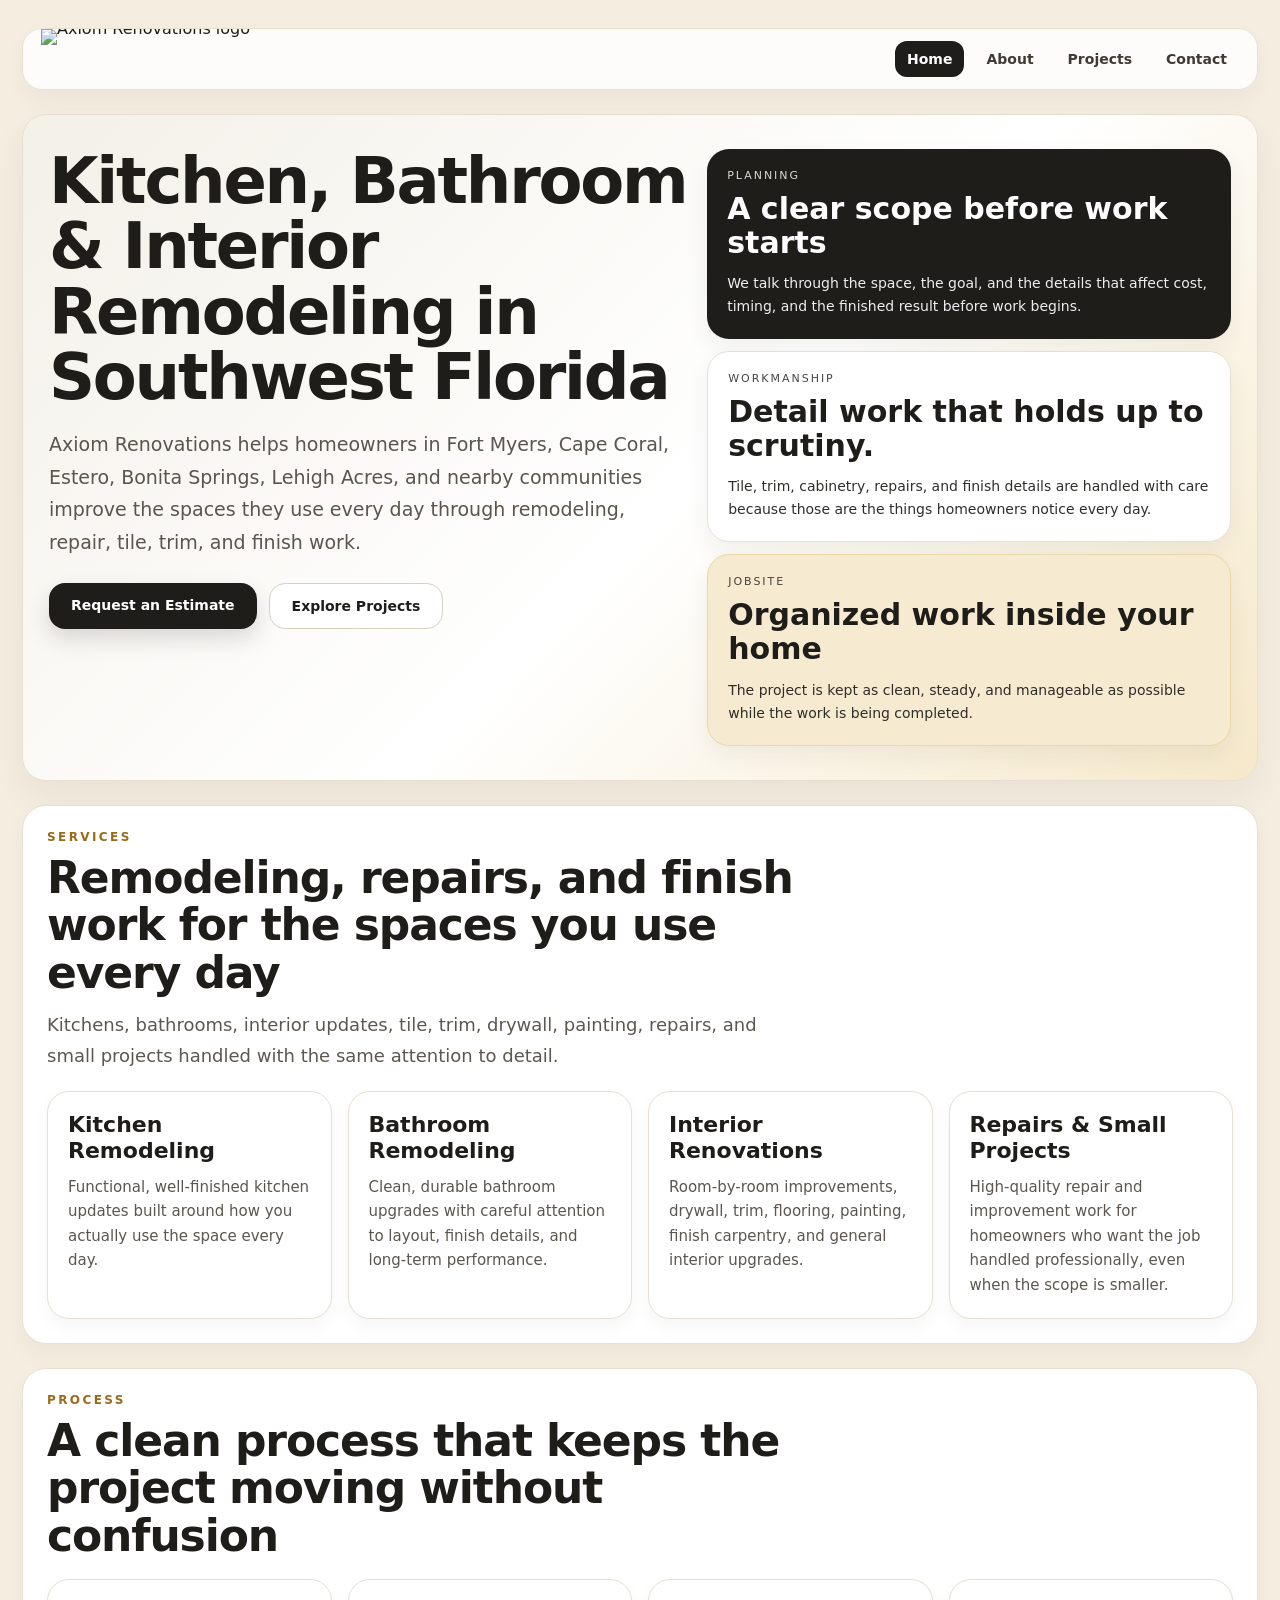
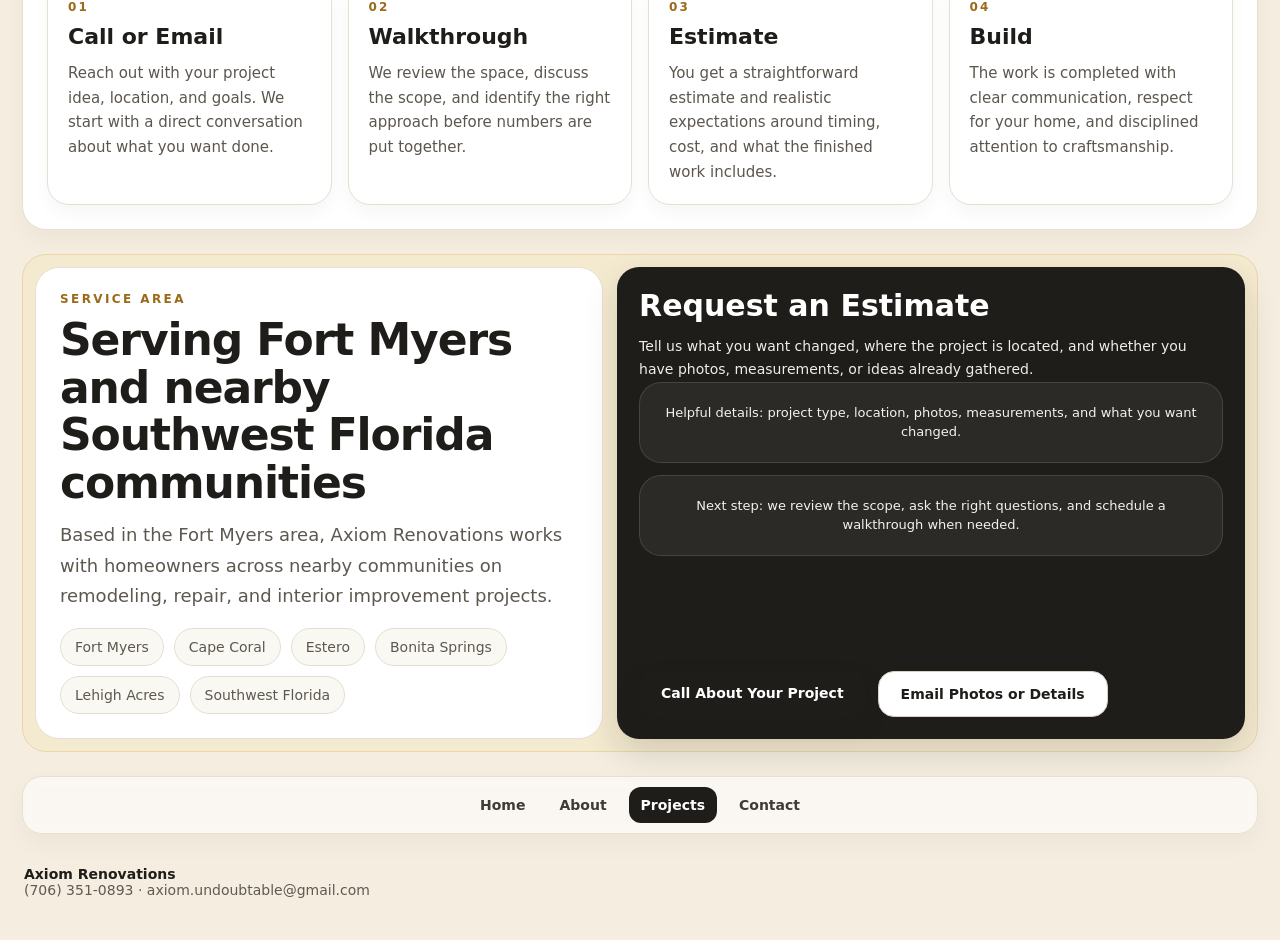
==== index.html @ 525f037a "yolo" ====
﻿<!DOCTYPE html>
<html lang="en">
<head>
  <meta charset="UTF-8">
  <meta name="viewport" content="width=device-width, initial-scale=1.0">
  <title>Fort Myers Remodeling Contractor | Axiom Renovations</title>
  <meta name="description" content="Axiom Renovations provides kitchen, bathroom, interior remodeling, and repair services in Fort Myers, Cape Coral, Estero, Bonita Springs, and Southwest Florida.">
  <meta name="robots" content="index, follow">
  <link rel="canonical" href="https://axiomrenovations.us/">
  <meta property="og:type" content="website">
  <meta property="og:locale" content="en_US">
  <meta property="og:site_name" content="Axiom Renovations">
  <meta property="og:title" content="Fort Myers Remodeling Contractor | Axiom Renovations">
  <meta property="og:description" content="Kitchen, bathroom, interior remodeling, and repair services for homeowners in Fort Myers and nearby Southwest Florida communities.">
  <meta property="og:url" content="https://axiomrenovations.us/">
  <meta property="og:image" content="https://axiomrenovations.us/img/projects/southwest-florida-bathroom-shower-remodel-finished.jpg">
  <meta property="og:image:alt" content="Finished bathroom shower remodel by Axiom Renovations in Southwest Florida">
  <meta name="twitter:card" content="summary_large_image">
  <meta name="twitter:title" content="Fort Myers Remodeling Contractor | Axiom Renovations">
  <meta name="twitter:description" content="Kitchen, bathroom, interior remodeling, and repair services for homeowners in Fort Myers and nearby Southwest Florida communities.">
  <meta name="twitter:image" content="https://axiomrenovations.us/img/projects/southwest-florida-bathroom-shower-remodel-finished.jpg">
  <script type="application/ld+json">
  {
    "@context": "https://schema.org",
    "@graph": [
      {
        "@type": "HomeAndConstructionBusiness",
        "@id": "https://axiomrenovations.us/#business",
        "name": "Axiom Renovations",
        "url": "https://axiomrenovations.us/",
        "logo": "https://axiomrenovations.us/images/axiomlogonew.png",
        "image": "https://axiomrenovations.us/img/projects/southwest-florida-bathroom-shower-remodel-finished.jpg",
        "telephone": "+1-706-351-0893",
        "email": "axiom.undoubtable@gmail.com",
        "address": {
          "@type": "PostalAddress",
          "addressLocality": "Fort Myers",
          "addressRegion": "FL",
          "addressCountry": "US"
        },
        "areaServed": [
          "Fort Myers, FL",
          "Cape Coral, FL",
          "Estero, FL",
          "Bonita Springs, FL",
          "Lehigh Acres, FL",
          "Southwest Florida"
        ],
        "description": "Axiom Renovations provides residential remodeling and repair services with clear communication, transparent execution, and disciplined craftsmanship.",
        "hasOfferCatalog": {
          "@type": "OfferCatalog",
          "name": "Residential remodeling services",
          "itemListElement": [
            {
              "@type": "Offer",
              "itemOffered": {
                "@type": "Service",
                "name": "Kitchen remodeling"
              }
            },
            {
              "@type": "Offer",
              "itemOffered": {
                "@type": "Service",
                "name": "Bathroom remodeling"
              }
            },
            {
              "@type": "Offer",
              "itemOffered": {
                "@type": "Service",
                "name": "Interior renovations"
              }
            },
            {
              "@type": "Offer",
              "itemOffered": {
                "@type": "Service",
                "name": "Home repairs and small projects"
              }
            }
          ]
        }
      },
      {
        "@type": "WebSite",
        "@id": "https://axiomrenovations.us/#website",
        "url": "https://axiomrenovations.us/",
        "name": "Axiom Renovations",
        "publisher": {
          "@id": "https://axiomrenovations.us/#business"
        }
      },
      {
        "@type": "WebPage",
        "@id": "https://axiomrenovations.us/#webpage",
        "url": "https://axiomrenovations.us/",
        "name": "Fort Myers Remodeling Contractor | Axiom Renovations",
        "description": "Axiom Renovations provides kitchen, bathroom, interior remodeling, and repair services in Fort Myers, Cape Coral, Estero, Bonita Springs, and Southwest Florida.",
        "isPartOf": {
          "@id": "https://axiomrenovations.us/#website"
        },
        "about": {
          "@id": "https://axiomrenovations.us/#business"
        },
        "inLanguage": "en-US"
      }
    ]
  }
  </script>
  <link rel="stylesheet" href="styles.css">
</head>
<body>
  <div class="axiom-wrap">
    <div class="axiom-shell">

      <section class="axiom-section" id="home">
        <div class="axiom-topbar">
          <div class="axiom-brand">
            <img class="axiom-logo" src="https://axiomrenovations.us/images/axiomlogonew.png" alt="Axiom Renovations logo">
          </div>

          <nav class="axiom-nav" aria-label="Primary navigation">
            <a href="index.html" class="active">Home</a>
            <a href="about.html">About</a>
            <a href="projects.html">Projects</a>
            <a href="contact.html">Contact</a>
          </nav>
        </div>
      </section>

      <section class="axiom-section axiom-hero">
        <div>
          <h1 class="axiom-title">Kitchen, Bathroom & Interior Remodeling in Southwest Florida</h1>
          <p class="axiom-text">
            Axiom Renovations helps homeowners in Fort Myers, Cape Coral, Estero,
  Bonita Springs, Lehigh Acres, and nearby communities improve the spaces
  they use every day through remodeling, repair, tile, trim, and finish work.
          </p>
          <div class="axiom-actions">
            <a class="axiom-btn" href="contact.html">Request an Estimate</a>
            <a class="axiom-btn-alt" href="projects.html">Explore Projects</a>
          </div>
        </div>

        <div class="axiom-stack">
          <div class="axiom-feature-dark">
            <div class="axiom-kicker">Planning</div>
            <h3 class="axiom-card-title">A clear scope before work starts</h3>
            <div class="axiom-card-text">
              We talk through the space, the goal, and the details that affect cost,
    timing, and the finished result before work begins.
            </div>
          </div>
          <div class="axiom-feature-light">
            <div class="axiom-kicker">Workmanship</div>
            <h3 class="axiom-card-title">Detail work that holds up to scrutiny.</h3>
            <div class="axiom-card-text">
              Tile, trim, cabinetry, repairs, and finish details are handled with care
    because those are the things homeowners notice every day.
            </div>
          </div>
          <div class="axiom-feature-warm">
            <div class="axiom-kicker">Jobsite</div>
            <h3 class="axiom-card-title">Organized work inside your home</h3>
            <div class="axiom-card-text">
              The project is kept as clean, steady, and manageable as possible while
    the work is being completed.
            </div>
          </div>
        </div>
      </section>

      <section class="axiom-section axiom-block" id="services">
        <div class="axiom-section-head">
          <div class="axiom-section-label">Services</div>
          <h2 class="axiom-section-title">Remodeling, repairs, and finish work for the spaces you use every day</h2>
          <div class="axiom-section-text">
            Kitchens, bathrooms, interior updates, tile, trim, drywall, painting, repairs,
  and small projects handled with the same attention to detail.
          </div>
        </div>

        <div class="axiom-grid-4">
          <div class="axiom-service">
            <h3>Kitchen Remodeling</h3>
            <p>Functional, well-finished kitchen updates built around how you actually use the space every day.</p>
          </div>
          <div class="axiom-service">
            <h3>Bathroom Remodeling</h3>
            <p>Clean, durable bathroom upgrades with careful attention to layout, finish details, and long-term performance.</p>
          </div>
          <div class="axiom-service">
            <h3>Interior Renovations</h3>
            <p>Room-by-room improvements, drywall, trim, flooring, painting, finish carpentry, and general interior upgrades.</p>
          </div>
          <div class="axiom-service">
            <h3>Repairs &amp; Small Projects</h3>
            <p>High-quality repair and improvement work for homeowners who want the job handled professionally, even when the scope is smaller.</p>
          </div>
        </div>
      </section>


      <section class="axiom-section axiom-block" id="process">
        <div class="axiom-section-head">
          <div class="axiom-section-label">Process</div>
          <h2 class="axiom-section-title">A clean process that keeps the project moving without confusion</h2>
        </div>

        <div class="axiom-grid-4">
          <div class="axiom-step">
            <div class="axiom-step-num">01</div>
            <h3>Call or Email</h3>
            <p>Reach out with your project idea, location, and goals. We start with a direct conversation about what you want done.</p>
          </div>
          <div class="axiom-step">
            <div class="axiom-step-num">02</div>
            <h3>Walkthrough</h3>
            <p>We review the space, discuss the scope, and identify the right approach before numbers are put together.</p>
          </div>
          <div class="axiom-step">
            <div class="axiom-step-num">03</div>
            <h3>Estimate</h3>
            <p>You get a straightforward estimate and realistic expectations around timing, cost, and what the finished work includes.</p>
          </div>
          <div class="axiom-step">
            <div class="axiom-step-num">04</div>
            <h3>Build</h3>
            <p>The work is completed with clear communication, respect for your home, and disciplined attention to craftsmanship.</p>
          </div>
        </div>
      </section>

      <section class="axiom-section axiom-warm-band" id="contact">
        <div class="axiom-contact-grid">
          <div class="axiom-block" style="box-shadow:none; margin:0;">
            <div class="axiom-section-label">Service Area</div>
            <h2 class="axiom-section-title">Serving Fort Myers and nearby Southwest Florida communities</h2>
            <div class="axiom-section-text">
             Based in the Fort Myers area, Axiom Renovations works with homeowners across
  nearby communities on remodeling, repair, and interior improvement projects.
            </div>
            <div class="axiom-pills">
              <span class="axiom-area-pill">Fort Myers</span>
              <span class="axiom-area-pill">Cape Coral</span>
              <span class="axiom-area-pill">Estero</span>
              <span class="axiom-area-pill">Bonita Springs</span>
              <span class="axiom-area-pill">Lehigh Acres</span>
              <span class="axiom-area-pill">Southwest Florida</span>
            </div>
          </div>
          <div class="axiom-contact-card">
            <h3 class="axiom-card-title">Request an Estimate</h3>

            <div class="axiom-card-text">
              Tell us what you want changed, where the project is located, and whether
  you have photos, measurements, or ideas already gathered.
            </div>

            <div class="axiom-stack">
              <div class="axiom-reason axiom-contact-tip" style="text-align:center;"> Helpful details: project type, location, photos, measurements, and what you want changed.</div>
              <div class="axiom-reason axiom-contact-tip" style="text-align:center;">Next step: we review the scope, ask the right questions, and schedule a walkthrough when needed.</div>
            </div>

            <div class="axiom-actions" style="margin-top:auto; padding-top:18px;">
              <a class="axiom-btn" href="tel:+17063510893">Call About Your Project</a>
              <a class="axiom-btn-alt" href="mailto:axiom.undoubtable@gmail.com">Email Photos or Details</a>
            </div>
          </div>
        </div>
      </section>
      <section class="axiom-section">
        <div class="axiom-bottombar">
          <nav class="axiom-nav" aria-label="Footer navigation">
            <a href="index.html">Home</a>
            <a href="about.html">About</a>
            <a href="projects.html" class="active">Projects</a>
            <a href="contact.html">Contact</a>
          </nav>
        </div>
      </section>
             <div class="axiom-footer">
        <strong>Axiom Renovations</strong><br>
        (706) 351-0893 · axiom.undoubtable@gmail.com
      </div>
        </div>
      </div>
      <script>
        (function() {
          const base = 'https://axiomrenovations.us/';
          document.querySelectorAll('img').forEach((img) => {
            const s = img.getAttribute('src');
            if (!s) return;
            if (/^(https?:)?\/\//i.test(s)) return;
            if (s.startsWith('/')) img.src = base + s.replace(/^\//, '');
            else img.src = base + s.replace(/^\.\//, '');
          });
        })();
      </script>
    </body>
</html>
---- styles.css ----
:root {
  color-scheme: light;
  font-family: Inter, "Inter var", system-ui, -apple-system, BlinkMacSystemFont, "Segoe UI", sans-serif;
  background: #f4ede0;
  color: #1f1d1a;
}

html {
  scroll-behavior: smooth;
}

body {
  margin: 0;
  min-height: 100vh;
  background: #f4ede0;
}

* {
  box-sizing: border-box;
}

.axiom-wrap {
  max-width: 1280px;
  margin: 0 auto;
  padding: 28px 22px 38px;
}

.axiom-shell {
  display: grid;
  gap: 24px;
}

.axiom-section {
  width: 100%;
}

.axiom-topbar {
display: flex;
align-items: center;
justify-content: space-between;
gap: 18px;
padding: 0 18px;
background: rgba(255, 255, 255, 0.82);
border: 1px solid #e7e0d2;
border-radius: 20px;
box-shadow: 0 10px 24px rgba(39, 33, 23, 0.04);
backdrop-filter: blur(6px);
-webkit-backdrop-filter: blur(6px);
box-sizing: border-box;
}

.axiom-bottombar {
display: flex;
align-items: center;
justify-content: center;
gap: 18px;
padding: 10px 18px;
background: rgba(255, 255, 255, 0.58);
border: 1px solid #e7e0d2;
border-radius: 20px;
box-shadow: 0 10px 24px rgba(39, 33, 23, 0.04);
backdrop-filter: blur(6px);
-webkit-backdrop-filter: blur(6px);
box-sizing: border-box;
}

.axiom-bottombar .axiom-nav {
  width: auto;
  justify-content: center;
  color: #1f1d1a;
}

.axiom-brand {
display: flex;
align-items: center;
min-width: 0;
line-height: 0;
}

.axiom-logo {
display: block;
height: 60px;
width: auto;
max-width: 100%;
}

.axiom-brand-text {
display: flex;
flex-direction: column;
min-width: 0;
}

.axiom-brand-title {
font-size: 18px;
font-weight: 700;
line-height: 1.1;
}

.axiom-brand-sub {
margin-top: 4px;
font-size: 12px;
letter-spacing: 0.14em;
text-transform: uppercase;
color: #6c655b;
}

.axiom-nav {
display: flex;
flex-wrap: wrap;
gap: 10px;
align-items: center;
}

.axiom-nav a {
text-decoration: none;
color: #3f3a33;
font-size: 14px;
font-weight: 600;
padding: 10px 12px;
border-radius: 12px;
}

.axiom-nav a.active {
background: #1f1d1a;
color: #ffffff;
}

.axiom-nav a:hover {
background: #f3efe7;
}

/* Hero */
.axiom-hero {
background: linear-gradient(135deg, #f3f0e8 0%, #ffffff 55%, #f6e8c9 100%);
border: 1px solid #e7e0d2;
border-radius: 24px;
padding: 34px 26px;
display: grid;
grid-template-columns: minmax(0, 1.1fr) minmax(0, 0.9fr);
gap: 18px;
box-shadow: 0 14px 36px rgba(39, 33, 23, 0.06);
box-sizing: border-box;
}

.axiom-title {
font-size: clamp(34px, 5.4vw, 64px);
line-height: 1.02;
font-weight: 700;
letter-spacing: -0.035em;
margin: 0;
}

.axiom-text {
font-size: clamp(16px, 1.8vw, 19px);
line-height: 1.72;
color: #5a554d;
max-width: 720px;
margin: 18px 0 0 0;
}

.axiom-actions {
display: flex;
flex-wrap: wrap;
gap: 12px;
margin-top: 24px;
}

.axiom-btn,
.axiom-btn-alt {
text-decoration: none;
padding: 14px 22px;
border-radius: 16px;
font-weight: 600;
font-size: 14px;
display: inline-block;
transition: transform 0.18s ease, background 0.18s ease, color 0.18s ease;
box-sizing: border-box;
}

.axiom-btn {
background: #1f1d1a;
color: #ffffff;
box-shadow: 0 10px 22px rgba(31, 29, 26, 0.15);
}

.axiom-btn:hover {
transform: translateY(-1px);
background: #2b2824;
}

.axiom-btn-alt {
background: #ffffff;
color: #1f1d1a;
border: 1px solid #d8d0c1;
}

.axiom-btn-alt:hover {
transform: translateY(-1px);
background: #f4f1ea;
}

.axiom-stack {
display: grid;
gap: 12px;
min-width: 0;
}

.axiom-feature-dark,
.axiom-feature-light,
.axiom-feature-warm {
border-radius: 22px;
padding: 20px;
box-shadow: 0 10px 24px rgba(34, 28, 20, 0.06);
box-sizing: border-box;
}

.axiom-feature-dark {
background: #1f1d1a;
color: #ffffff;
}

.axiom-feature-light {
background: #ffffff;
color: #1f1d1a;
border: 1px solid #e7e0d2;
}

.axiom-feature-warm {
background: #f6ebd1;
color: #1f1d1a;
border: 1px solid #ead7a8;
}

.axiom-kicker {
font-size: 11px;
text-transform: uppercase;
letter-spacing: 0.18em;
margin-bottom: 10px;
opacity: 0.82;
}

.axiom-card-title {
font-size: clamp(23px, 2.5vw, 30px);
line-height: 1.14;
font-weight: 700;
margin: 0;
}

.axiom-card-text {
margin-top: 12px;
line-height: 1.65;
font-size: 14px;
opacity: 0.92;
}

/* Shared blocks */
.axiom-block {
background: #ffffff;
border: 1px solid #e7e0d2;
border-radius: 24px;
padding: 24px;
box-shadow: 0 10px 24px rgba(39, 33, 23, 0.04);
box-sizing: border-box;
}

.axiom-section-head {
max-width: 760px;
margin-bottom: 20px;
}

.axiom-section-label {
color: #9b6a19;
font-size: 12px;
font-weight: 700;
text-transform: uppercase;
letter-spacing: 0.2em;
}

.axiom-section-title {
font-size: clamp(26px, 4vw, 44px);
line-height: 1.08;
font-weight: 700;
letter-spacing: -0.025em;
margin: 10px 0 0 0;
}

.axiom-section-text {
margin-top: 14px;
font-size: clamp(16px, 1.8vw, 18px);
line-height: 1.7;
color: #5d584f;
}

.axiom-project-gallery {
  display: grid;
  gap: 14px;
  padding: 18px;
  align-self: start;
}

.axiom-project-gallery-main {
  border-radius: 22px;
  overflow: hidden;
  background: #ece4d3;
  border: 1px solid #e7e0d2;
}

.axiom-project-gallery-main img {
  width: 100%;
  aspect-ratio: 4 / 3;
  height: auto;
  display: block;
  object-fit: contain;
  background: #ece4d3;
}

.axiom-project-caption {
  margin: 0;
  padding: 11px 13px 13px;
  font-size: 14px;
  line-height: 1.45;
  color: #5c564e;
  background: #faf7f0;
  border-top: 1px solid #e7e0d2;
}

.axiom-project-caption[hidden] {
  display: none;
}

.axiom-project-thumbs {
  display: grid;
  grid-template-columns: repeat(auto-fill, minmax(92px, 1fr));
  gap: 10px;
  align-items: start;
}

.axiom-project-thumb {
  position: relative;
  display: block;
  width: 100%;
  aspect-ratio: 4 / 3;
  border-radius: 10px;
  overflow: hidden;
  background: #ece4d3;
  border: 2px solid transparent;
  padding: 0;
  cursor: pointer;
  transition: border-color 0.18s ease, transform 0.18s ease, box-shadow 0.18s ease;
}

.axiom-project-thumb img {
  position: absolute;
  inset: 0;
  width: 100%;
  height: 100%;
  object-fit: cover;
}

.axiom-project-thumb:hover,
.axiom-project-thumb.active {
  border-color: #9b6a19;
  transform: translateY(-1px);
  box-shadow: 0 8px 16px rgba(39, 33, 23, 0.12);
}

.axiom-project-thumb:focus-visible {
  outline: 3px solid rgba(155, 106, 25, 0.35);
  outline-offset: 3px;
}

@media (max-width: 760px) {
  .axiom-project-gallery {
    padding: 14px;
  }

  .axiom-project-thumbs {
    display: flex;
    overflow-x: auto;
    gap: 10px;
    padding-bottom: 6px;
    margin-bottom: -6px;
  }

  .axiom-project-thumb {
    flex: 0 0 130px;
    width: auto;
    min-width: 120px;
  }
}

@media (max-width: 540px) {
  .axiom-project-thumbs {
    gap: 8px;
  }

  .axiom-project-thumb {
    flex: 0 0 120px;
    min-width: 110px;
  }

  .axiom-project-caption {
    font-size: 13px;
    padding: 10px 12px 12px;
  }
}

@media (max-width: 540px) {
.axiom-project-thumbs {
  gap: 8px;
}

.axiom-project-thumb {
  flex: 0 0 120px;
  min-width: 110px;
}
}

/* Grids */
.axiom-grid-4 {
display: grid;
grid-template-columns: repeat(4, minmax(0, 1fr));
gap: 16px;
}

.axiom-service,
.axiom-step,
.axiom-reason {
background: #ffffff;
border: 1px solid #e7e0d2;
border-radius: 22px;
padding: 20px;
box-shadow: 0 8px 18px rgba(39, 33, 23, 0.04);
box-sizing: border-box;
min-width: 0;
}

.axiom-service h3,
.axiom-step h3 {
margin: 0;
font-size: 22px;
line-height: 1.14;
}

.axiom-service p,
.axiom-step p {
margin: 12px 0 0 0;
color: #5c564e;
line-height: 1.64;
font-size: 15px;
}

/* Dark band */
.axiom-dark-band {
background: #1f1d1a;
color: #ffffff;
border-radius: 24px;
padding: 24px;
display: grid;
grid-template-columns: minmax(0, 1.1fr) minmax(0, 0.9fr);
gap: 18px;
box-shadow: 0 14px 34px rgba(21, 19, 16, 0.14);
box-sizing: border-box;
}

.axiom-dark-band .axiom-section-text {
color: #d2ccc1;
}

.axiom-reason {
background: rgba(255, 255, 255, 0.06);
color: #f5f2eb;
border: 1px solid rgba(255, 255, 255, 0.12);
box-shadow: none;
}

.axiom-step-num {
font-size: 12px;
font-weight: 700;
text-transform: uppercase;
letter-spacing: 0.18em;
color: #9b6a19;
margin-bottom: 10px;
}

/* Contact area */
.axiom-warm-band {
background: #f4ead0;
border: 1px solid #e9d7aa;
border-radius: 24px;
padding: 12px;
box-sizing: border-box;
}

.axiom-contact-grid {
display: grid;
grid-template-columns: minmax(0, 0.95fr) minmax(0, 1.05fr);
gap: 14px;
align-items: stretch;
}

.axiom-pills {
display: flex;
flex-wrap: wrap;
gap: 10px;
margin-top: 16px;
}

.axiom-area-pill {
padding: 10px 14px;
border-radius: 999px;
background: #faf8f2;
border: 1px solid #e5dfd2;
font-size: 14px;
color: #5d584f;
}

.axiom-contact-card {
background: #1f1d1a;
color: #ffffff;
border-radius: 22px;
padding: 22px;
box-shadow: 0 14px 34px rgba(21, 19, 16, 0.14);
box-sizing: border-box;
display: flex;
flex-direction: column;
height: 100%;
}

.axiom-contact-item {
margin-top: 12px;
background: #2a2722;
border: 1px solid #403b34;
border-radius: 14px;
padding: 14px 16px;
line-height: 1.5;
word-break: break-word;
}

.axiom-footer {
padding: 8px 2px 4px;
color: #5f5a52;
font-size: 14px;
}

.axiom-footer strong {
color: #1f1d1a;
}

@media (max-width: 640px) {
.axiom-footer {
padding: 12px 18px 24px;
font-size: 13px;
}
}

/* Responsive */
@media (max-width: 1200px) {
.axiom-grid-4 {
grid-template-columns: repeat(2, minmax(0, 1fr));
}
}

@media (max-width: 900px) {
.axiom-shell {
padding: 8px;
}

.axiom-topbar {
flex-direction: column;
align-items: flex-start;
gap: 10px;
padding: 6px 16px;
}

.axiom-logo {
height: 54px;
}

.axiom-nav {
width: 100%;
}

.axiom-hero,
.axiom-dark-band,
.axiom-contact-grid {
grid-template-columns: 1fr;
}

.axiom-hero,
.axiom-dark-band,
.axiom-block,
.axiom-contact-card {
padding: 22px;
}
}

@media (max-width: 640px) {
.axiom-shell {
padding: 2px;
}

.axiom-section {
margin-bottom: 10px;
}

.axiom-topbar,
.axiom-hero,
.axiom-block,
.axiom-dark-band,
.axiom-warm-band {
border-radius: 0;
margin-left: 0;
margin-right: 0;
border-left: 0;
border-right: 0;
}

.axiom-topbar {
padding: 6px 12px;
align-items: center;
}

.axiom-brand {
width: 100%;
justify-content: center;
}

.axiom-logo {
height: 42px;
}

.axiom-nav {
width: 100%;
gap: 6px;
justify-content: center;
}

.axiom-nav a {
padding: 8px 10px;
font-size: 13px;
}

.axiom-hero {
padding: 24px 18px;
}

.axiom-block,
.axiom-dark-band {
padding: 22px 18px;
}

.axiom-warm-band {
padding: 0;
background: #f4ead0;
}

.axiom-contact-card,
.axiom-feature-dark,
.axiom-feature-light,
.axiom-feature-warm,
.axiom-service,
.axiom-step,
.axiom-reason {
border-radius: 18px;
}

.axiom-grid-4,
.axiom-contact-grid {
grid-template-columns: 1fr;
}

.axiom-actions {
flex-direction: column;
}

.axiom-btn,
.axiom-btn-alt {
width: 100%;
text-align: center;
}

.axiom-title {
font-size: clamp(26px, 10vw, 42px);
line-height: 1.02;
}

.axiom-text,
.axiom-section-text {
font-size: 15px;
line-height: 1.65;
}

.axiom-card-title {
font-size: 22px;
}

.axiom-service h3,
.axiom-step h3 {
font-size: 20px;
}

.axiom-footer {
padding: 12px 18px 24px;
font-size: 13px;
}
}

@media (max-width: 400px) {
.axiom-hero {
padding: 20px 16px;
}

.axiom-block,
.axiom-dark-band,
.axiom-topbar {
padding-left: 16px;
padding-right: 16px;
}

.axiom-btn,
.axiom-btn-alt {
padding: 13px 16px;
font-size: 13px;
}

.axiom-contact-item,
.axiom-service,
.axiom-step,
.axiom-reason,
.axiom-contact-card,
.axiom-feature-dark,
.axiom-feature-light,
.axiom-feature-warm {
padding: 16px;
}
.axiom-contact-tip {
font-size: 10px;
}
}
.axiom-contact-tip {
  text-align: center;
  font-size: 13px;
  line-height: 1.5;
}

/* Projects */
.axiom-project-list {
  display: grid;
  gap: 22px;
}

.axiom-project-card {
  display: grid;
  grid-template-columns: minmax(0, 1fr) minmax(0, 1fr);
  gap: 0;
  background: #ffffff;
  border: 1px solid #e7e0d2;
  border-radius: 24px;
  overflow: hidden;
  box-shadow: 0 10px 24px rgba(39, 33, 23, 0.04);
}

.axiom-project-image-wrap {
  min-height: 320px;
  background: #ece4d3;
}

.axiom-project-image {
  display: block;
  width: 100%;
  height: 100%;
  min-height: 320px;
  object-fit: cover;
}


.axiom-project-content {
  padding: 26px;
  display: flex;
  flex-direction: column;
  justify-content: flex-start;
  align-self: start;
}

.axiom-project-title {
  margin: 10px 0 6px;
  font-size: clamp(26px, 3vw, 34px);
  line-height: 1.08;
  letter-spacing: -0.025em;
}

.axiom-project-location {
  font-size: 12px;
  letter-spacing: 0.16em;
  text-transform: uppercase;
  color: #8d806d;
}

.axiom-project-copy {
  margin-top: 18px;
}

.axiom-project-copy p {
  margin: 0;
  font-size: 16px;
  line-height: 1.7;
  color: #5c564e;
}

.axiom-project-details {
  display: grid;
  gap: 12px;
  margin-top: 20px;
}

.axiom-project-detail {
  display: grid;
  gap: 4px;
  padding: 14px 16px;
  border: 1px solid #e7e0d2;
  border-radius: 16px;
  background: #faf7f0;
}

.axiom-project-detail strong {
  font-size: 12px;
  letter-spacing: 0.14em;
  text-transform: uppercase;
  color: #8d6d2f;
}

.axiom-project-detail span {
  font-size: 15px;
  line-height: 1.6;
  color: #4f4941;
}

@media (max-width: 900px) {
  .axiom-project-card {
    grid-template-columns: 1fr;
  }

  .axiom-project-image-wrap,
  .axiom-project-image {
    min-height: 260px;
  }

  .axiom-project-content {
    padding: 22px;
  }
}

@media (max-width: 640px) {
  .axiom-project-image-wrap,
  .axiom-project-image {
    min-height: 220px;
  }

  .axiom-project-title {
    font-size: 24px;
  }

  .axiom-project-copy p,
  .axiom-project-detail span {
    font-size: 15px;
  }
}
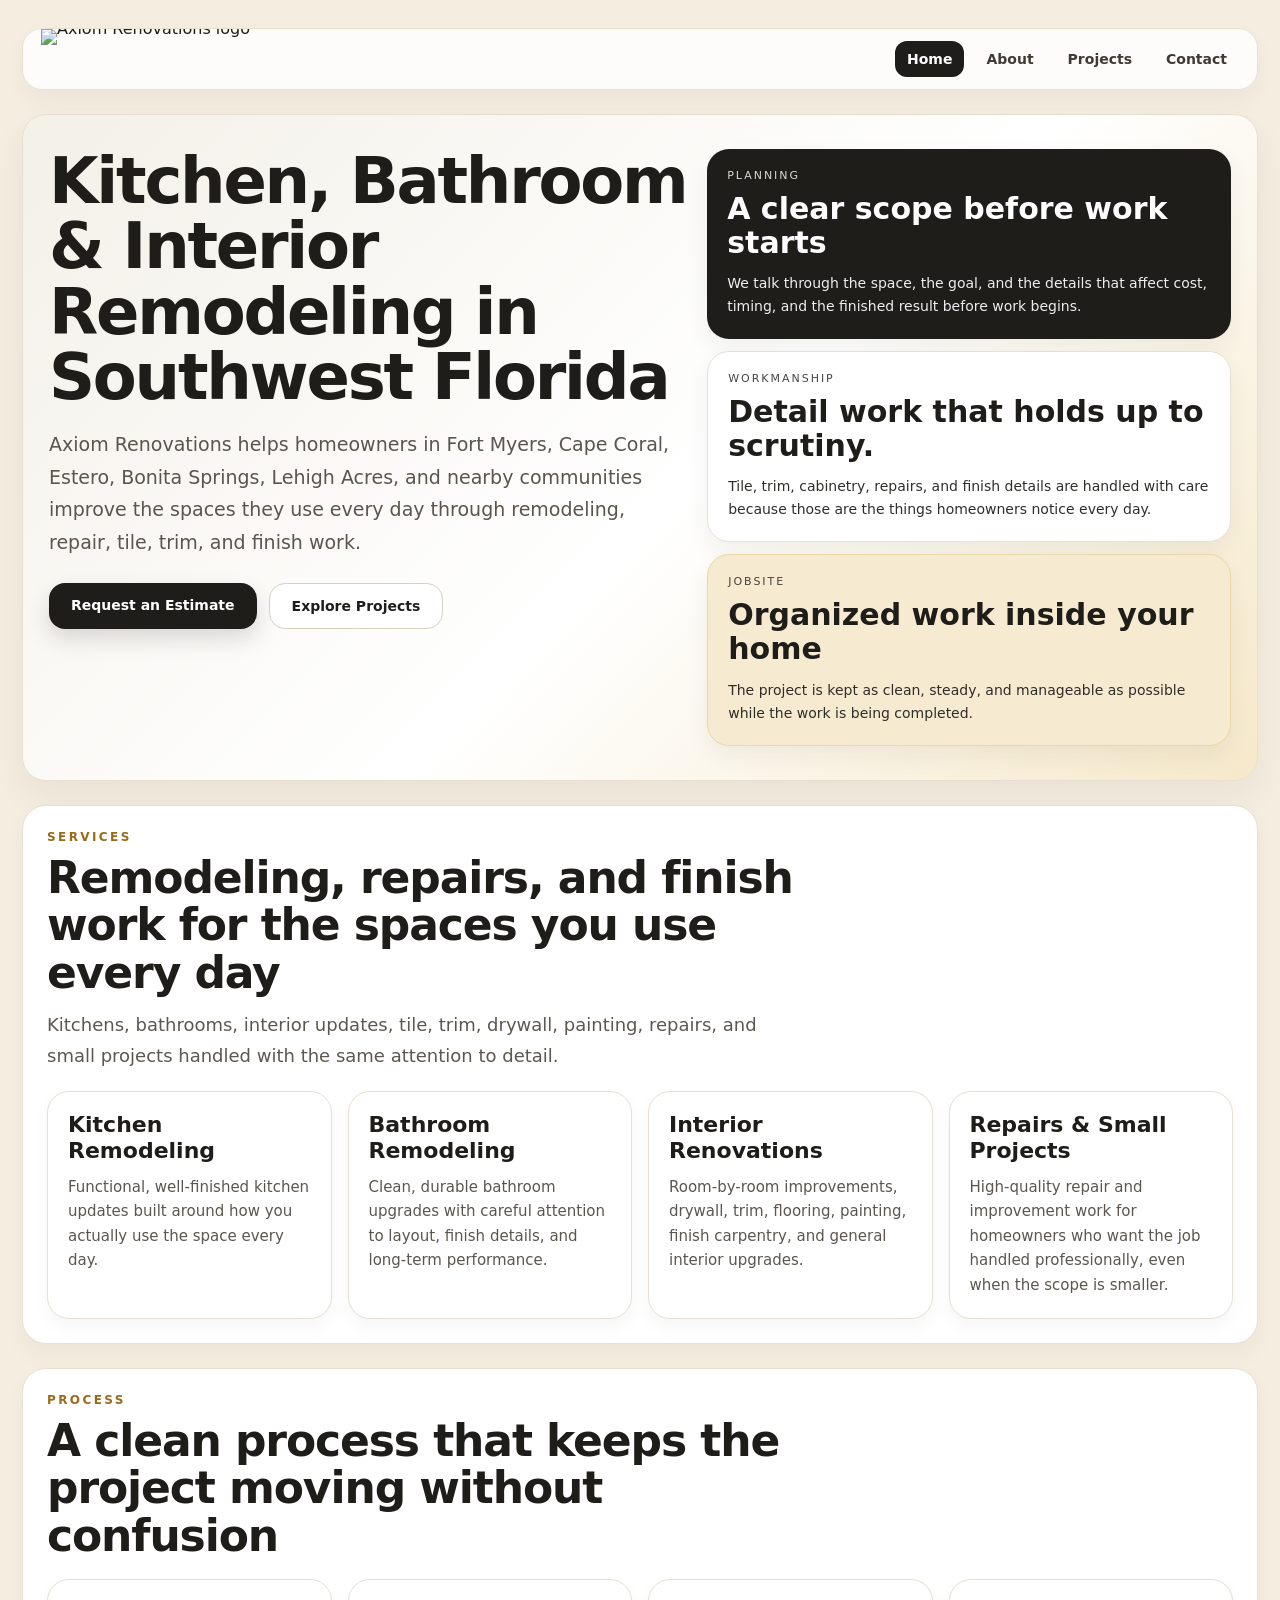
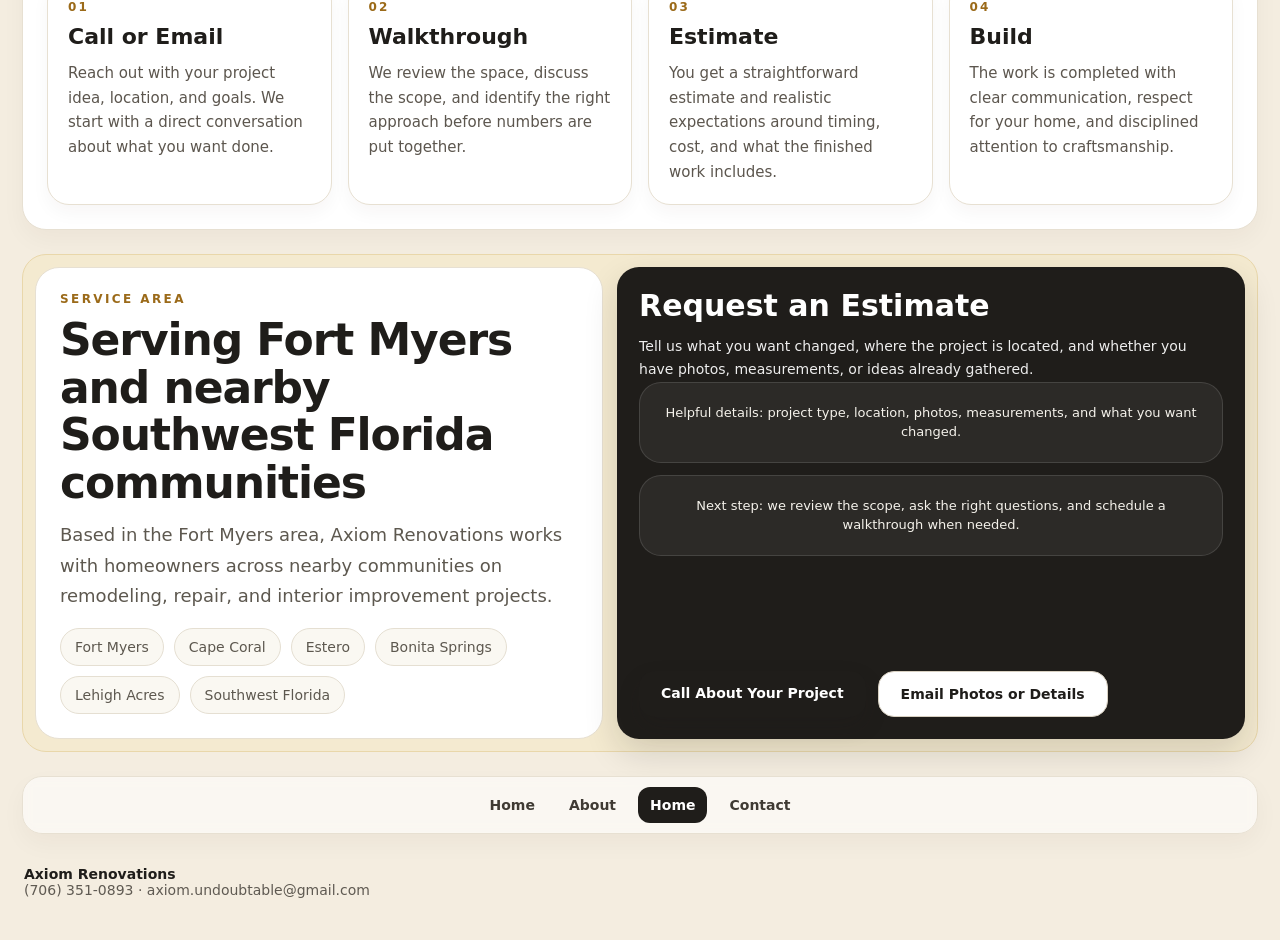
==== commit 8aaec539: "yeah son" ====
--- a/index.html
+++ b/index.html
@@ -275,7 +275,7 @@
           <nav class="axiom-nav" aria-label="Footer navigation">
             <a href="index.html">Home</a>
             <a href="about.html">About</a>
-            <a href="projects.html" class="active">Projects</a>
+            <a href="projects.html" class="active">Home</a>
             <a href="contact.html">Contact</a>
           </nav>
         </div>
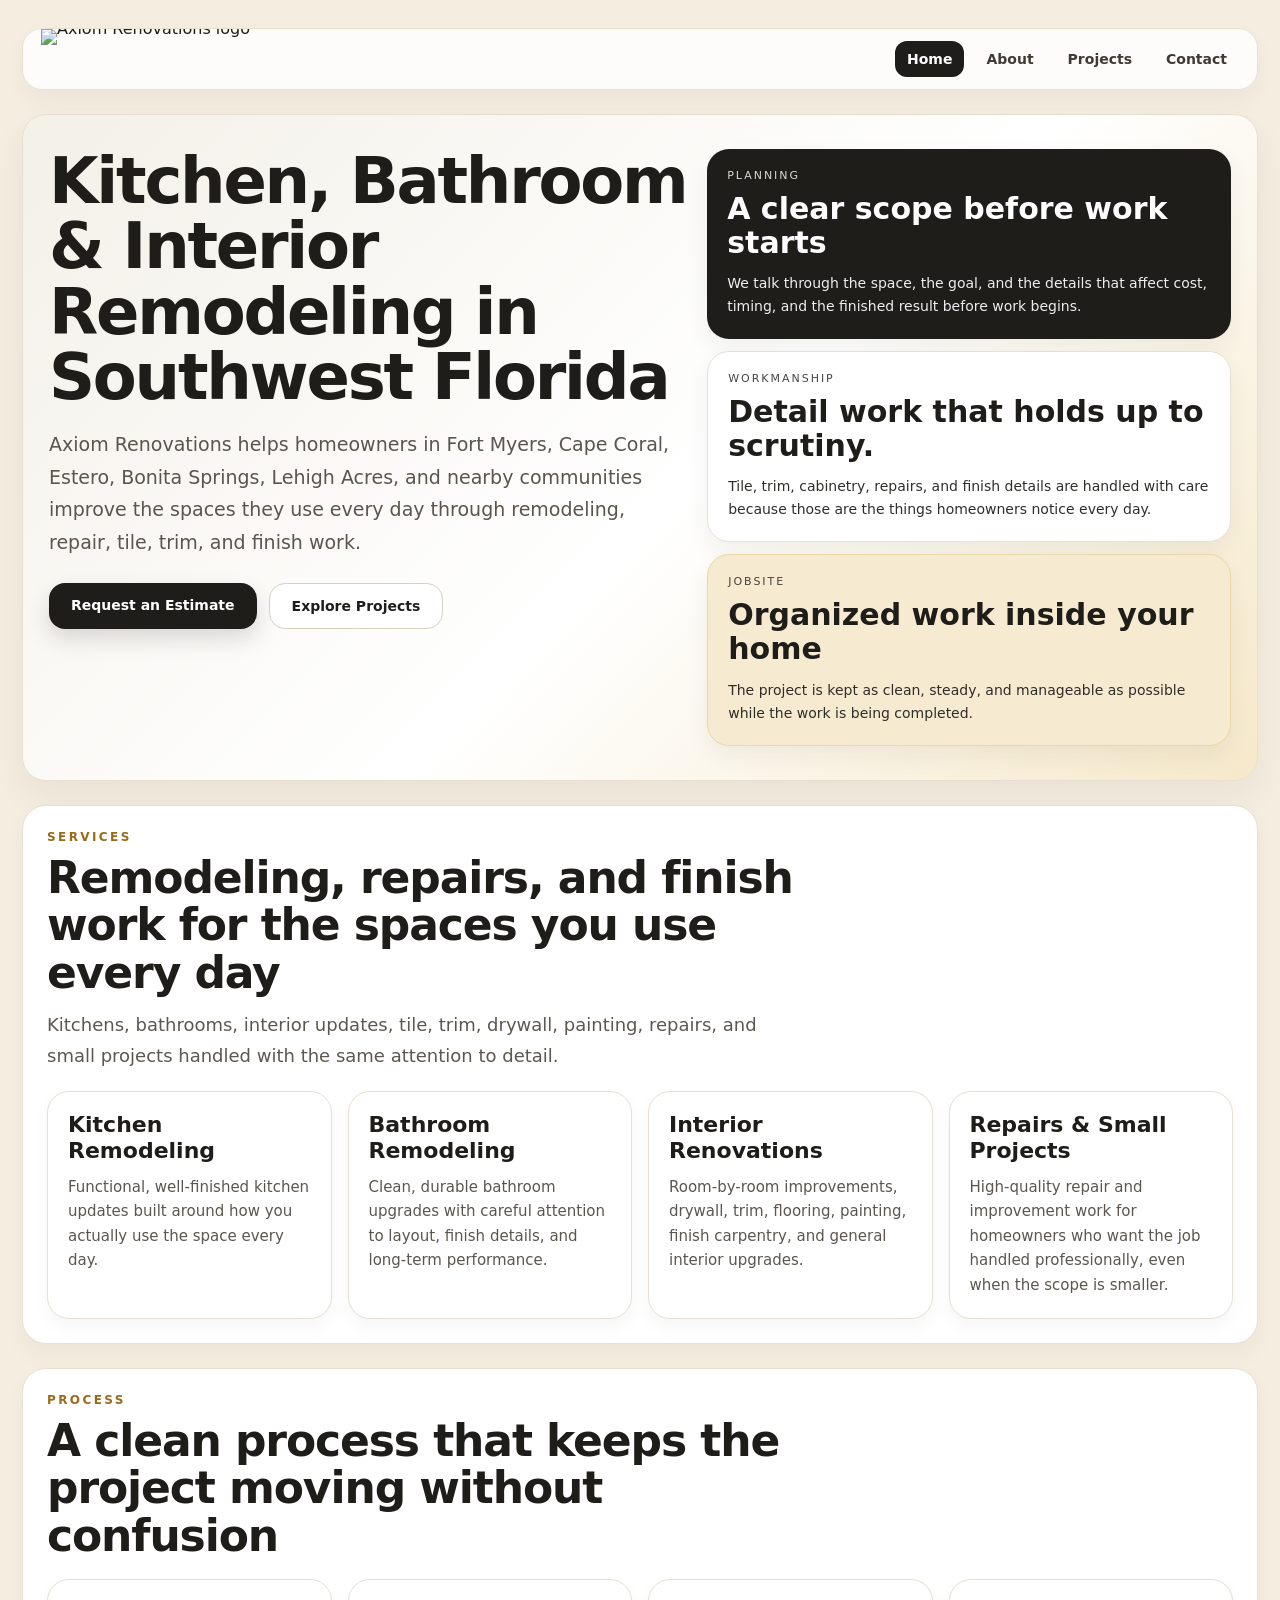
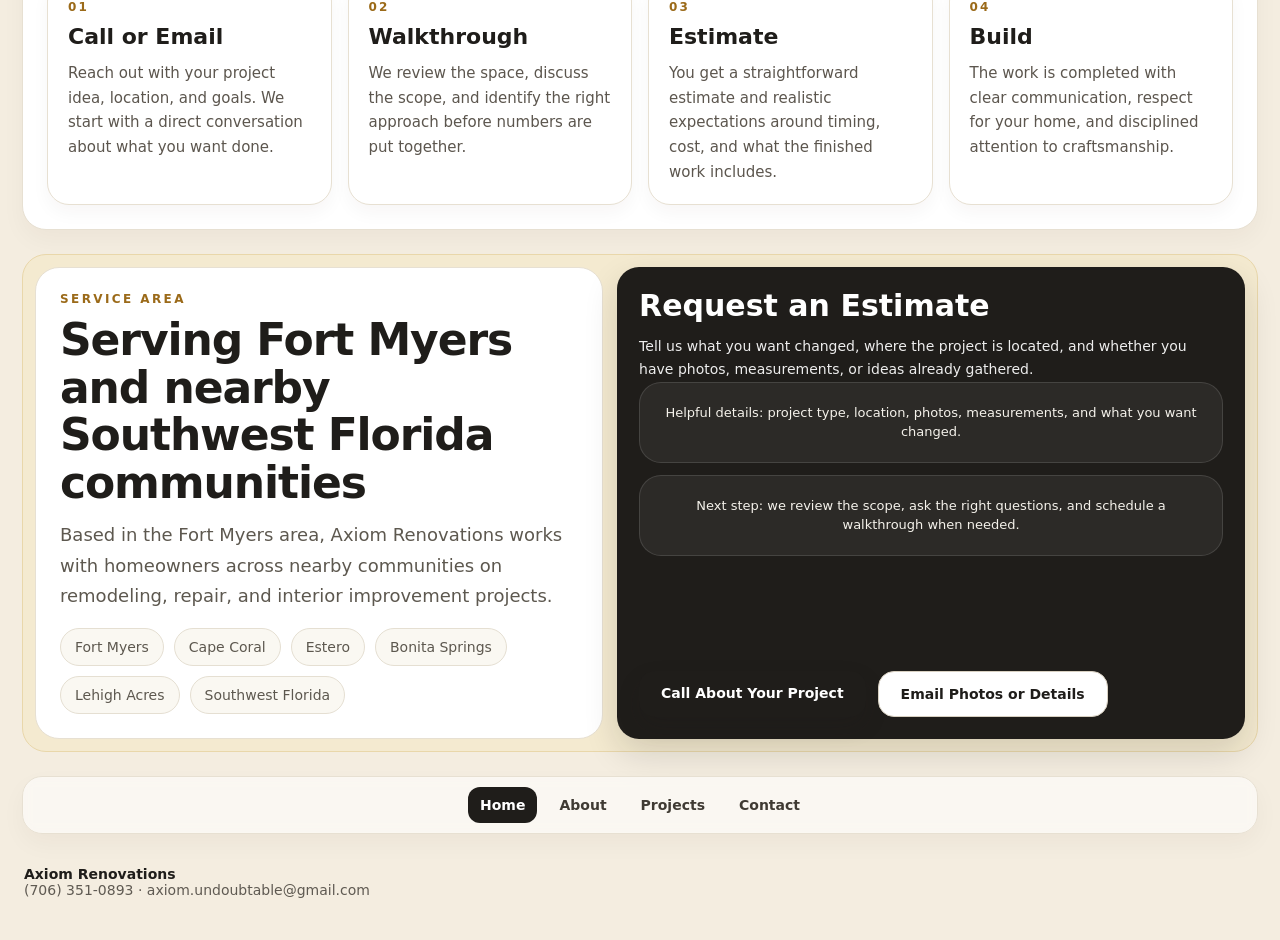
==== commit d90e19e7: "damn son" ====
--- a/index.html
+++ b/index.html
@@ -273,9 +273,9 @@
       <section class="axiom-section">
         <div class="axiom-bottombar">
           <nav class="axiom-nav" aria-label="Footer navigation">
-            <a href="index.html">Home</a>
+            <a href="index.html" class="active">Home</a>
             <a href="about.html">About</a>
-            <a href="projects.html" class="active">Home</a>
+            <a href="projects.html">Projects</a>
             <a href="contact.html">Contact</a>
           </nav>
         </div>
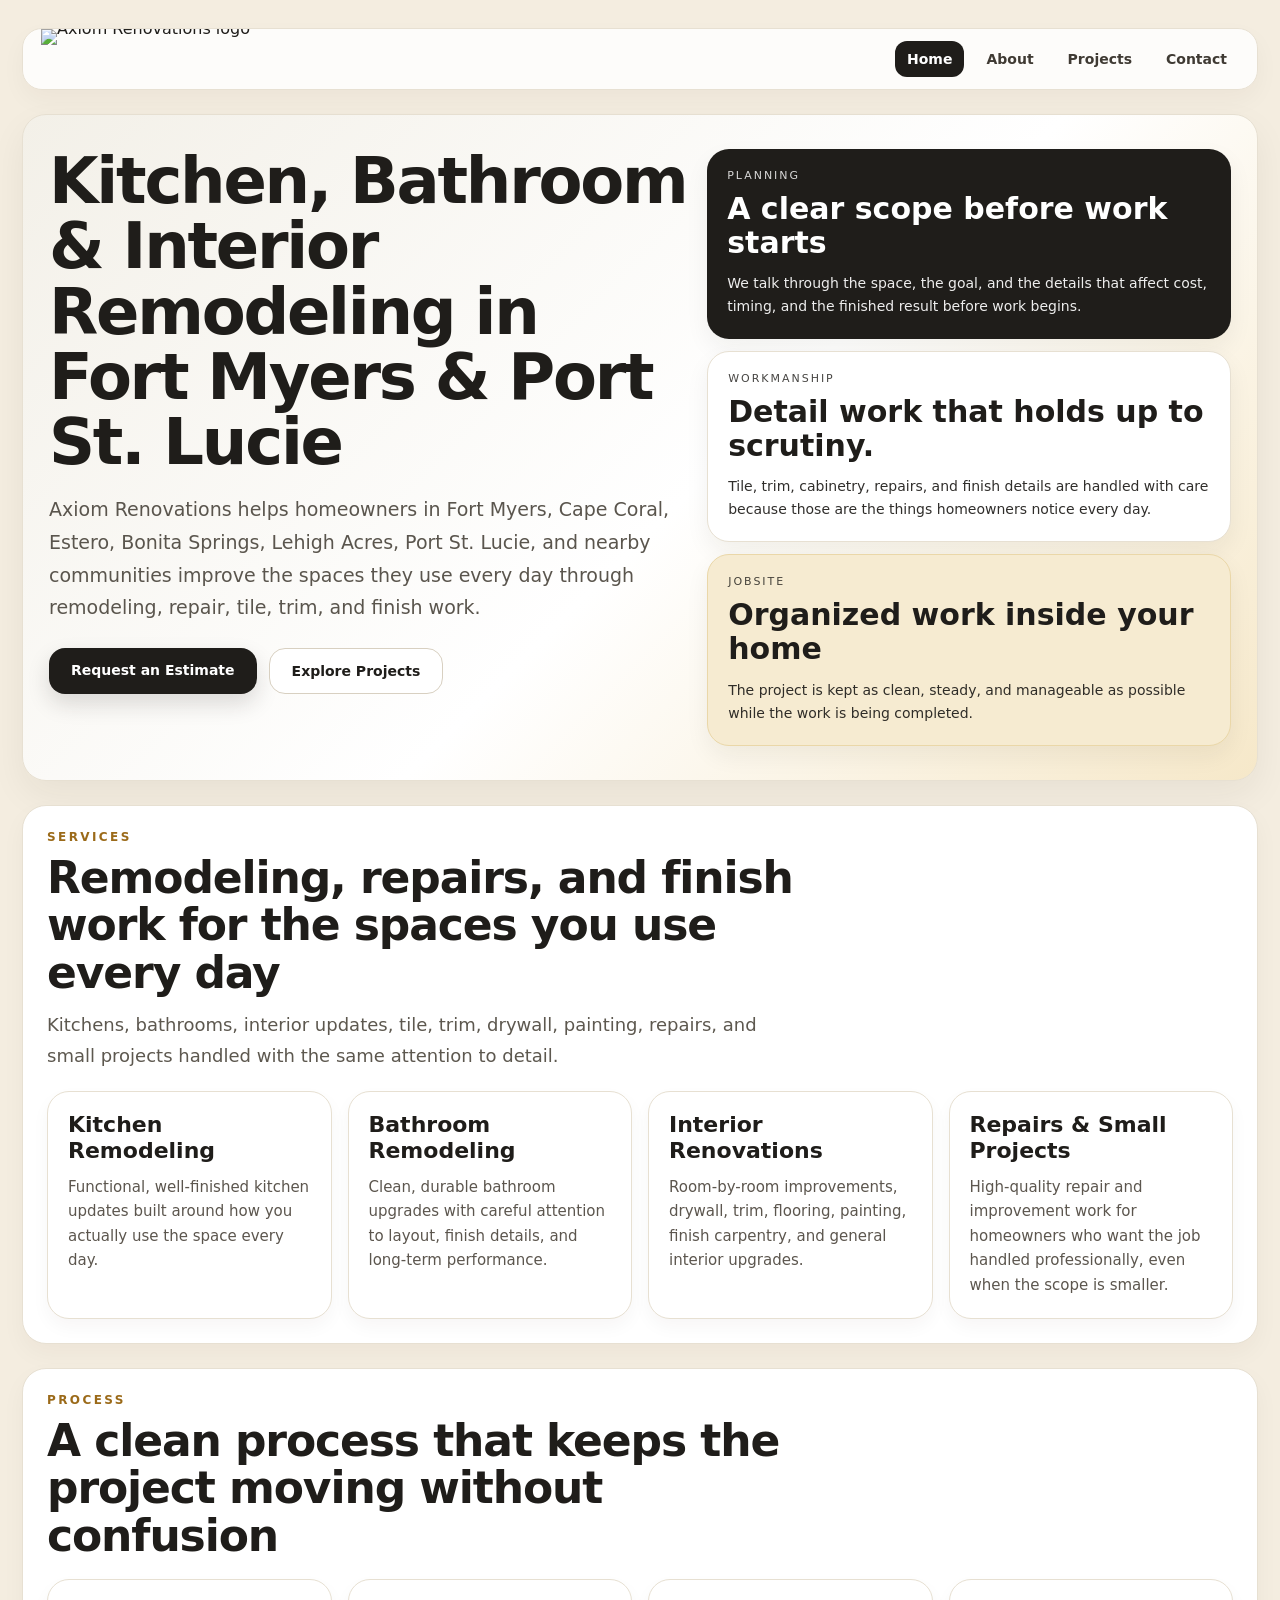
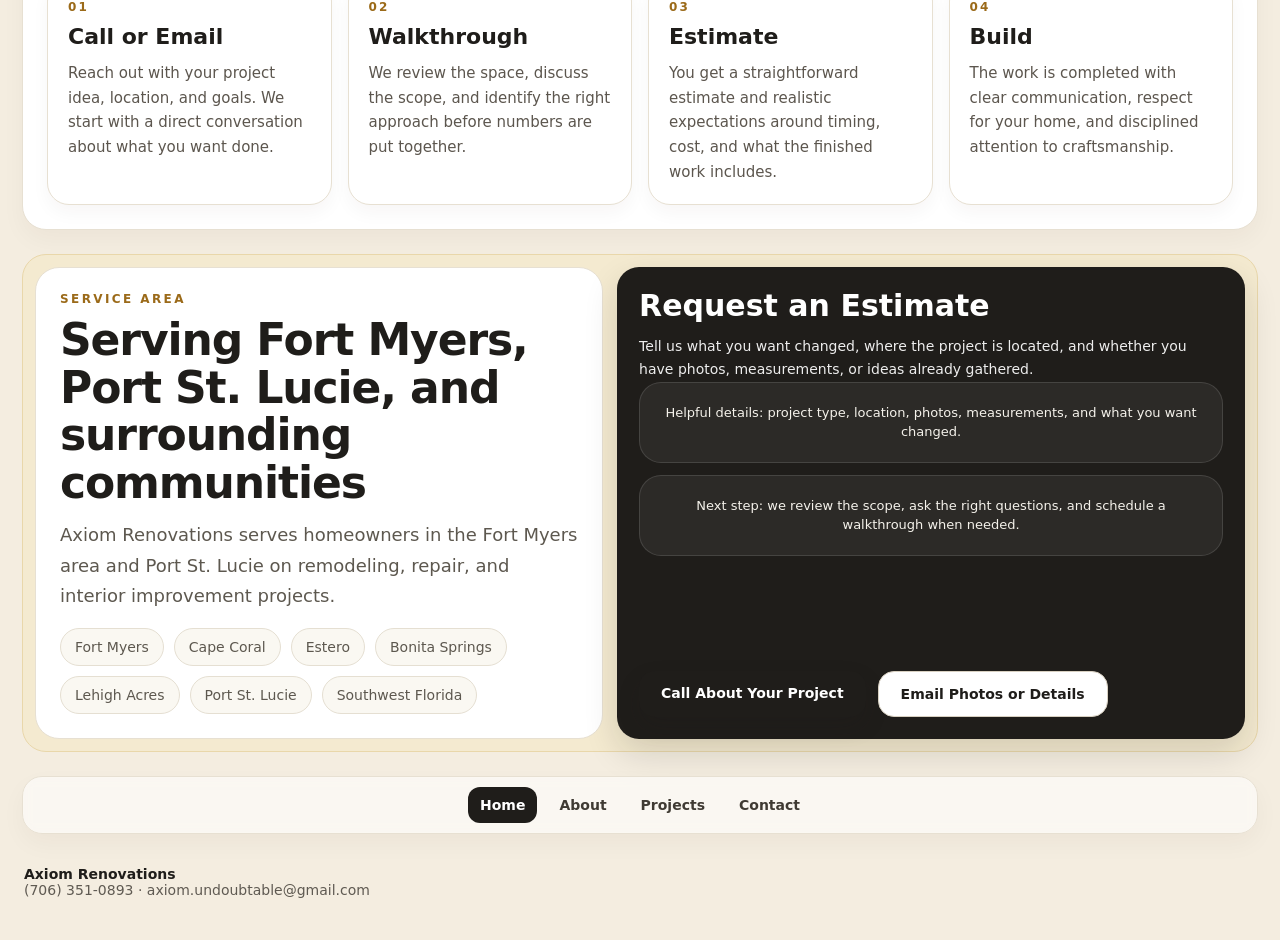
==== commit 5611db87: "Add Port St. Lucie to home page service area and SEO metadata" ====
--- a/index.html
+++ b/index.html
@@ -3,21 +3,21 @@
 <head>
   <meta charset="UTF-8">
   <meta name="viewport" content="width=device-width, initial-scale=1.0">
-  <title>Fort Myers Remodeling Contractor | Axiom Renovations</title>
-  <meta name="description" content="Axiom Renovations provides kitchen, bathroom, interior remodeling, and repair services in Fort Myers, Cape Coral, Estero, Bonita Springs, and Southwest Florida.">
+  <title>Fort Myers & Port St. Lucie Remodeling | Axiom Renovations</title>
+  <meta name="description" content="Axiom Renovations provides kitchen, bathroom, interior remodeling, and repair services in Fort Myers, Port St. Lucie, Cape Coral, Estero, Bonita Springs, and Southwest Florida.">
   <meta name="robots" content="index, follow">
   <link rel="canonical" href="https://axiomrenovations.us/">
   <meta property="og:type" content="website">
   <meta property="og:locale" content="en_US">
   <meta property="og:site_name" content="Axiom Renovations">
-  <meta property="og:title" content="Fort Myers Remodeling Contractor | Axiom Renovations">
-  <meta property="og:description" content="Kitchen, bathroom, interior remodeling, and repair services for homeowners in Fort Myers and nearby Southwest Florida communities.">
+  <meta property="og:title" content="Fort Myers & Port St. Lucie Remodeling | Axiom Renovations">
+  <meta property="og:description" content="Kitchen, bathroom, interior remodeling, and repair services for homeowners in Fort Myers and Port St. Lucie, Florida.">
   <meta property="og:url" content="https://axiomrenovations.us/">
   <meta property="og:image" content="https://axiomrenovations.us/img/projects/southwest-florida-bathroom-shower-remodel-finished.jpg">
   <meta property="og:image:alt" content="Finished bathroom shower remodel by Axiom Renovations in Southwest Florida">
   <meta name="twitter:card" content="summary_large_image">
-  <meta name="twitter:title" content="Fort Myers Remodeling Contractor | Axiom Renovations">
-  <meta name="twitter:description" content="Kitchen, bathroom, interior remodeling, and repair services for homeowners in Fort Myers and nearby Southwest Florida communities.">
+  <meta name="twitter:title" content="Fort Myers & Port St. Lucie Remodeling | Axiom Renovations">
+  <meta name="twitter:description" content="Kitchen, bathroom, interior remodeling, and repair services for homeowners in Fort Myers and Port St. Lucie, Florida.">
   <meta name="twitter:image" content="https://axiomrenovations.us/img/projects/southwest-florida-bathroom-shower-remodel-finished.jpg">
   <script type="application/ld+json">
   {
@@ -44,7 +44,8 @@
           "Estero, FL",
           "Bonita Springs, FL",
           "Lehigh Acres, FL",
-          "Southwest Florida"
+          "Southwest Florida",
+          "Port St. Lucie, FL"
         ],
         "description": "Axiom Renovations provides residential remodeling and repair services with clear communication, transparent execution, and disciplined craftsmanship.",
         "hasOfferCatalog": {
@@ -95,8 +96,8 @@
         "@type": "WebPage",
         "@id": "https://axiomrenovations.us/#webpage",
         "url": "https://axiomrenovations.us/",
-        "name": "Fort Myers Remodeling Contractor | Axiom Renovations",
-        "description": "Axiom Renovations provides kitchen, bathroom, interior remodeling, and repair services in Fort Myers, Cape Coral, Estero, Bonita Springs, and Southwest Florida.",
+        "name": "Fort Myers & Port St. Lucie Remodeling | Axiom Renovations",
+        "description": "Axiom Renovations provides kitchen, bathroom, interior remodeling, and repair services in Fort Myers, Port St. Lucie, Cape Coral, Estero, Bonita Springs, and Southwest Florida.",
         "isPartOf": {
           "@id": "https://axiomrenovations.us/#website"
         },
@@ -131,10 +132,10 @@
 
       <section class="axiom-section axiom-hero">
         <div>
-          <h1 class="axiom-title">Kitchen, Bathroom & Interior Remodeling in Southwest Florida</h1>
+          <h1 class="axiom-title">Kitchen, Bathroom & Interior Remodeling in Fort Myers & Port St. Lucie</h1>
           <p class="axiom-text">
             Axiom Renovations helps homeowners in Fort Myers, Cape Coral, Estero,
-  Bonita Springs, Lehigh Acres, and nearby communities improve the spaces
+  Bonita Springs, Lehigh Acres, Port St. Lucie, and nearby communities improve the spaces
   they use every day through remodeling, repair, tile, trim, and finish work.
           </p>
           <div class="axiom-actions">
@@ -236,10 +237,10 @@
         <div class="axiom-contact-grid">
           <div class="axiom-block" style="box-shadow:none; margin:0;">
             <div class="axiom-section-label">Service Area</div>
-            <h2 class="axiom-section-title">Serving Fort Myers and nearby Southwest Florida communities</h2>
+            <h2 class="axiom-section-title">Serving Fort Myers, Port St. Lucie, and surrounding communities</h2>
             <div class="axiom-section-text">
-             Based in the Fort Myers area, Axiom Renovations works with homeowners across
-  nearby communities on remodeling, repair, and interior improvement projects.
+             Axiom Renovations serves homeowners in the Fort Myers area and Port St. Lucie
+  on remodeling, repair, and interior improvement projects.
             </div>
             <div class="axiom-pills">
               <span class="axiom-area-pill">Fort Myers</span>
@@ -247,6 +248,7 @@
               <span class="axiom-area-pill">Estero</span>
               <span class="axiom-area-pill">Bonita Springs</span>
               <span class="axiom-area-pill">Lehigh Acres</span>
+              <span class="axiom-area-pill">Port St. Lucie</span>
               <span class="axiom-area-pill">Southwest Florida</span>
             </div>
           </div>
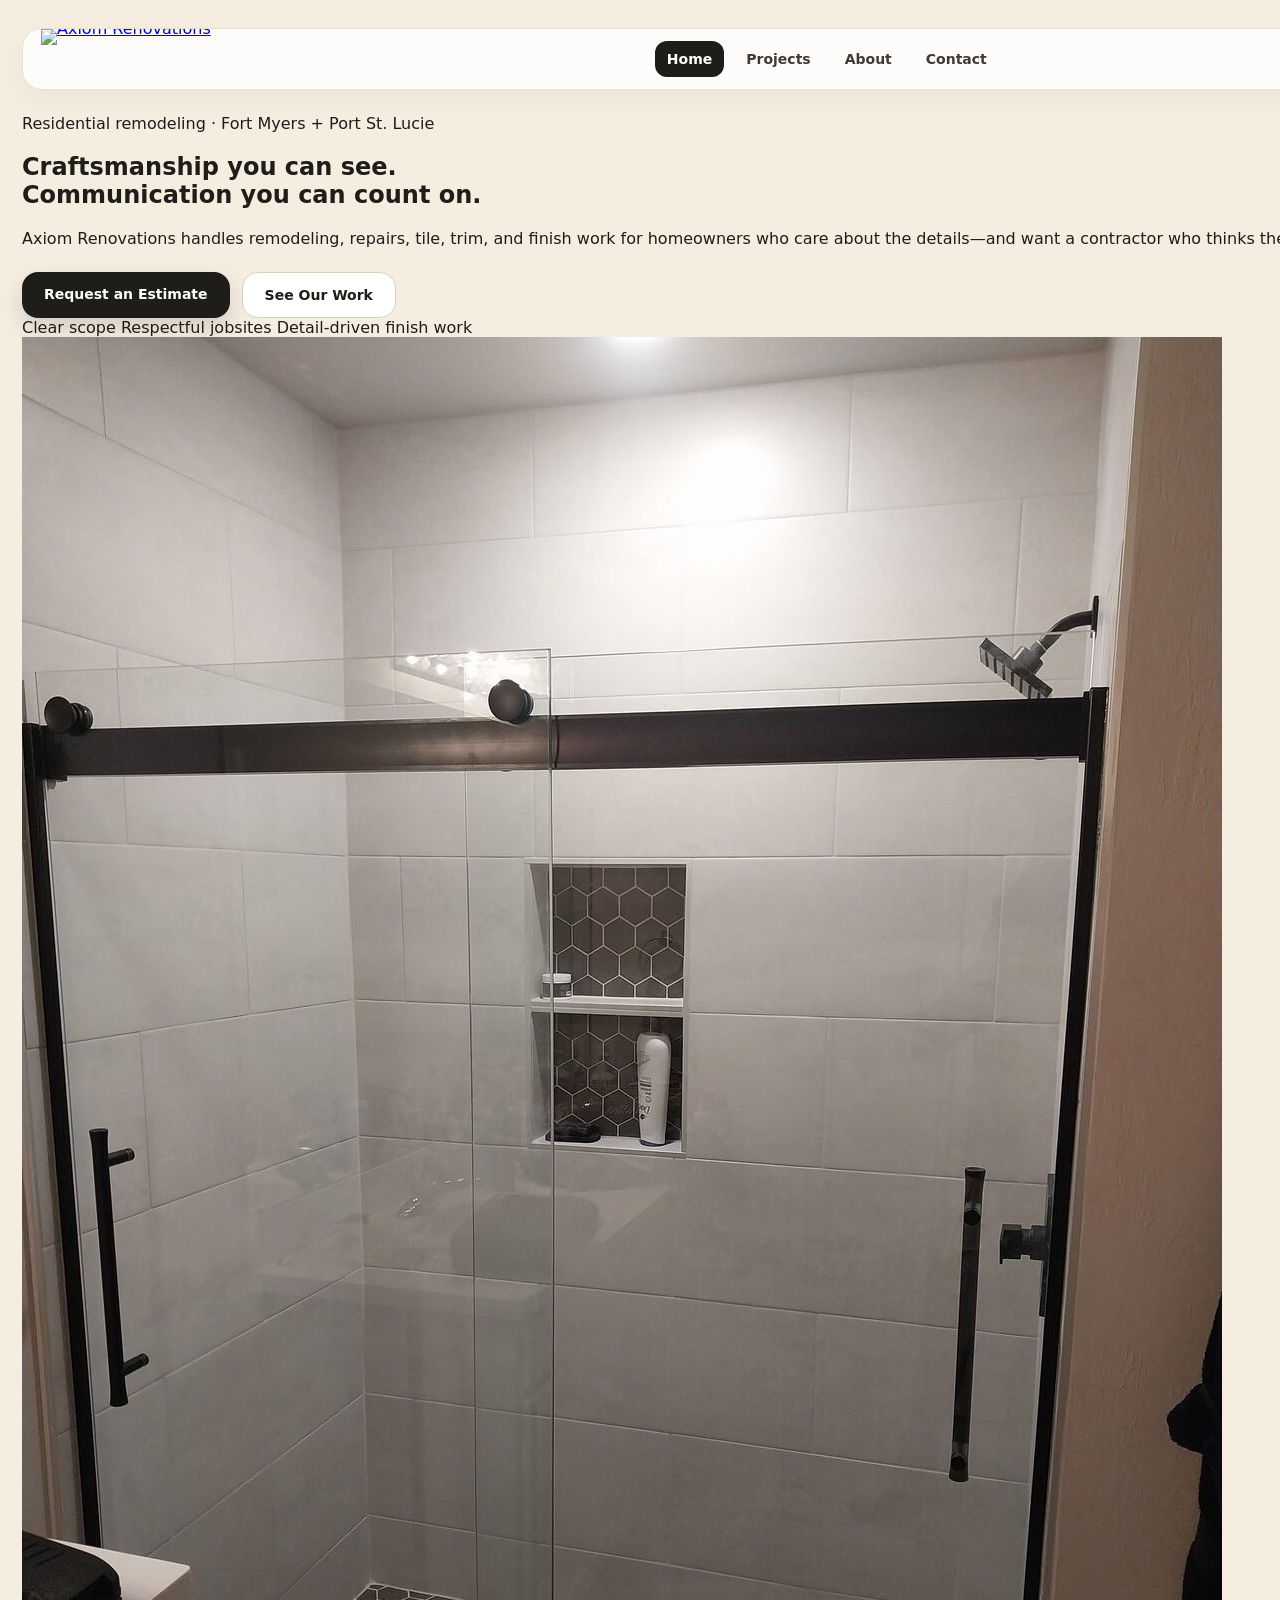
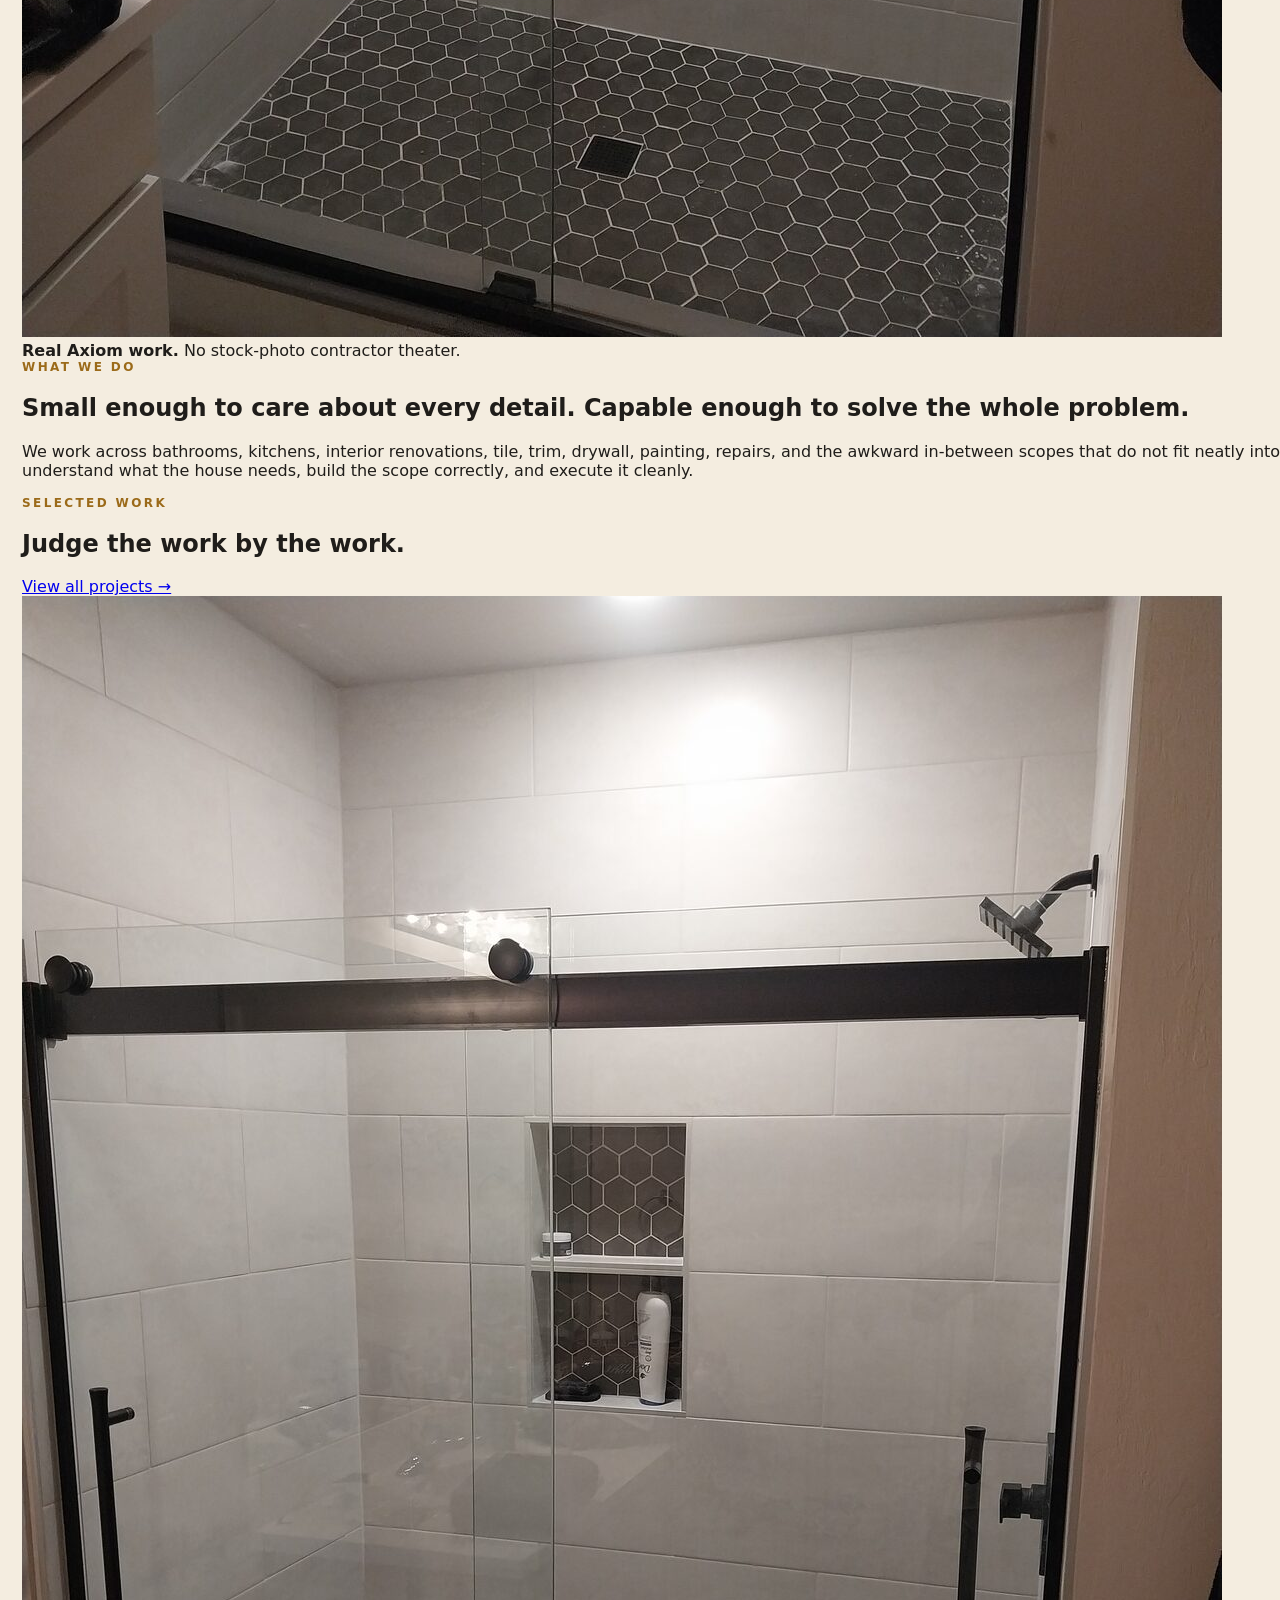
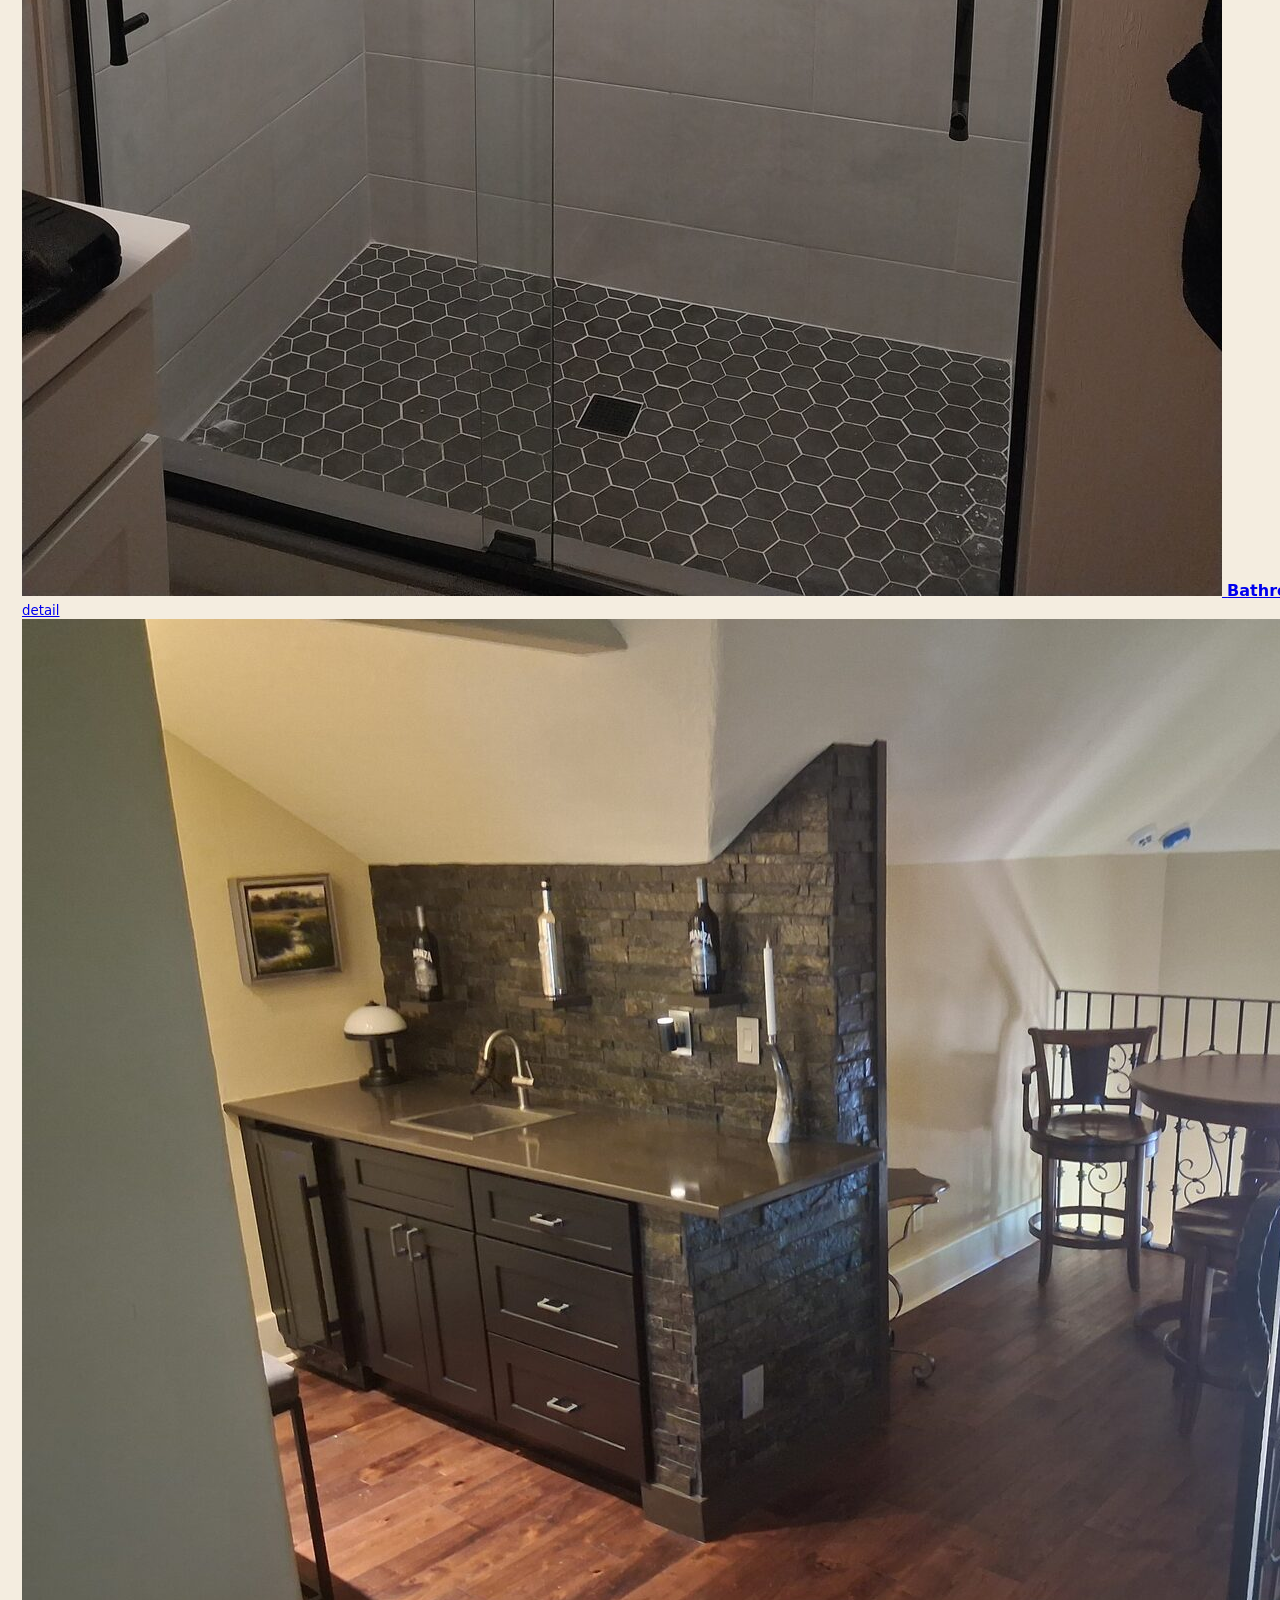
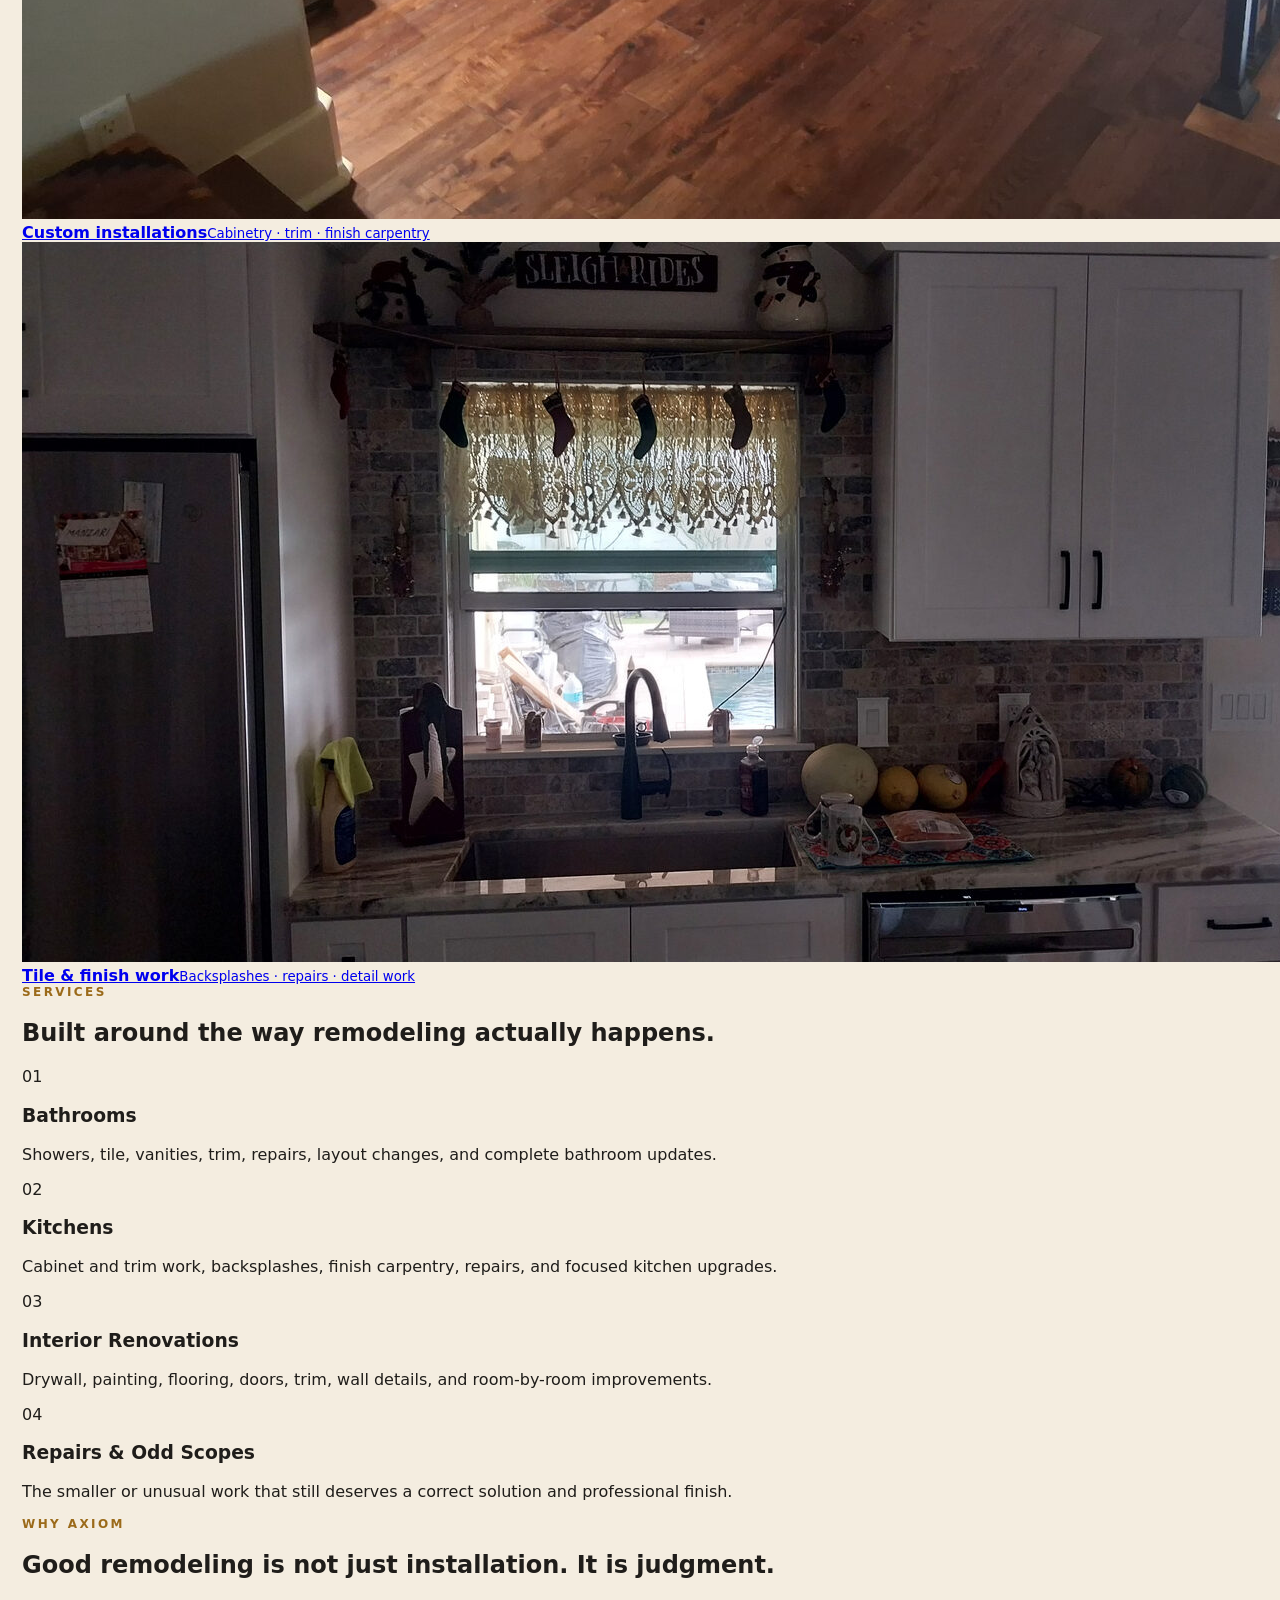
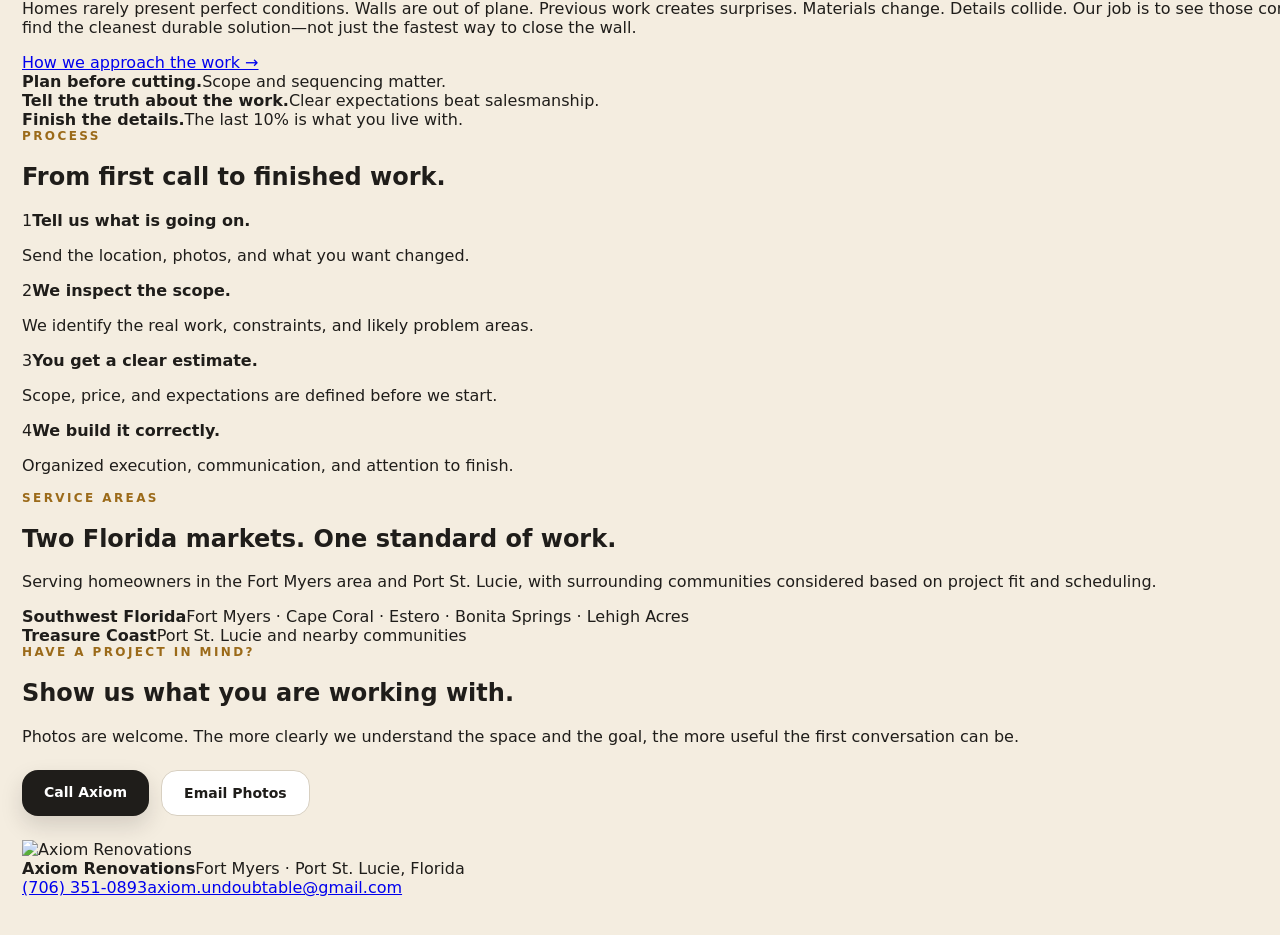
==== commit a479e3b7: "Revamp homepage around real project work and conversion" ====
--- a/index.html
+++ b/index.html
@@ -1,304 +1,202 @@
-﻿<!DOCTYPE html>
+<!DOCTYPE html>
 <html lang="en">
 <head>
   <meta charset="UTF-8">
   <meta name="viewport" content="width=device-width, initial-scale=1.0">
   <title>Fort Myers & Port St. Lucie Remodeling | Axiom Renovations</title>
-  <meta name="description" content="Axiom Renovations provides kitchen, bathroom, interior remodeling, and repair services in Fort Myers, Port St. Lucie, Cape Coral, Estero, Bonita Springs, and Southwest Florida.">
+  <meta name="description" content="Axiom Renovations provides residential remodeling, tile, trim, finish carpentry, repairs, and interior improvements in Fort Myers and Port St. Lucie, Florida.">
   <meta name="robots" content="index, follow">
   <link rel="canonical" href="https://axiomrenovations.us/">
   <meta property="og:type" content="website">
   <meta property="og:locale" content="en_US">
   <meta property="og:site_name" content="Axiom Renovations">
   <meta property="og:title" content="Fort Myers & Port St. Lucie Remodeling | Axiom Renovations">
-  <meta property="og:description" content="Kitchen, bathroom, interior remodeling, and repair services for homeowners in Fort Myers and Port St. Lucie, Florida.">
+  <meta property="og:description" content="Careful residential remodeling, repairs, tile, trim, and finish work in Fort Myers and Port St. Lucie.">
   <meta property="og:url" content="https://axiomrenovations.us/">
   <meta property="og:image" content="https://axiomrenovations.us/img/projects/southwest-florida-bathroom-shower-remodel-finished.jpg">
-  <meta property="og:image:alt" content="Finished bathroom shower remodel by Axiom Renovations in Southwest Florida">
+  <meta property="og:image:alt" content="Finished bathroom shower remodel by Axiom Renovations">
   <meta name="twitter:card" content="summary_large_image">
   <meta name="twitter:title" content="Fort Myers & Port St. Lucie Remodeling | Axiom Renovations">
-  <meta name="twitter:description" content="Kitchen, bathroom, interior remodeling, and repair services for homeowners in Fort Myers and Port St. Lucie, Florida.">
+  <meta name="twitter:description" content="Careful residential remodeling, repairs, tile, trim, and finish work in Fort Myers and Port St. Lucie.">
   <meta name="twitter:image" content="https://axiomrenovations.us/img/projects/southwest-florida-bathroom-shower-remodel-finished.jpg">
   <script type="application/ld+json">
   {
-    "@context": "https://schema.org",
-    "@graph": [
+    "@context":"https://schema.org",
+    "@graph":[
       {
-        "@type": "HomeAndConstructionBusiness",
-        "@id": "https://axiomrenovations.us/#business",
-        "name": "Axiom Renovations",
-        "url": "https://axiomrenovations.us/",
-        "logo": "https://axiomrenovations.us/images/axiomlogonew.png",
-        "image": "https://axiomrenovations.us/img/projects/southwest-florida-bathroom-shower-remodel-finished.jpg",
-        "telephone": "+1-706-351-0893",
-        "email": "axiom.undoubtable@gmail.com",
-        "address": {
-          "@type": "PostalAddress",
-          "addressLocality": "Fort Myers",
-          "addressRegion": "FL",
-          "addressCountry": "US"
-        },
-        "areaServed": [
-          "Fort Myers, FL",
-          "Cape Coral, FL",
-          "Estero, FL",
-          "Bonita Springs, FL",
-          "Lehigh Acres, FL",
-          "Southwest Florida",
-          "Port St. Lucie, FL"
-        ],
-        "description": "Axiom Renovations provides residential remodeling and repair services with clear communication, transparent execution, and disciplined craftsmanship.",
-        "hasOfferCatalog": {
-          "@type": "OfferCatalog",
-          "name": "Residential remodeling services",
-          "itemListElement": [
-            {
-              "@type": "Offer",
-              "itemOffered": {
-                "@type": "Service",
-                "name": "Kitchen remodeling"
-              }
-            },
-            {
-              "@type": "Offer",
-              "itemOffered": {
-                "@type": "Service",
-                "name": "Bathroom remodeling"
-              }
-            },
-            {
-              "@type": "Offer",
-              "itemOffered": {
-                "@type": "Service",
-                "name": "Interior renovations"
-              }
-            },
-            {
-              "@type": "Offer",
-              "itemOffered": {
-                "@type": "Service",
-                "name": "Home repairs and small projects"
-              }
-            }
-          ]
-        }
+        "@type":"HomeAndConstructionBusiness",
+        "@id":"https://axiomrenovations.us/#business",
+        "name":"Axiom Renovations",
+        "url":"https://axiomrenovations.us/",
+        "logo":"https://axiomrenovations.us/images/axiomlogonew.png",
+        "image":"https://axiomrenovations.us/img/projects/southwest-florida-bathroom-shower-remodel-finished.jpg",
+        "telephone":"+1-706-351-0893",
+        "email":"axiom.undoubtable@gmail.com",
+        "areaServed":["Fort Myers, FL","Cape Coral, FL","Estero, FL","Bonita Springs, FL","Lehigh Acres, FL","Port St. Lucie, FL"],
+        "description":"Residential remodeling, repair, tile, trim, finish carpentry, and interior improvement services in Fort Myers and Port St. Lucie, Florida."
       },
       {
-        "@type": "WebSite",
-        "@id": "https://axiomrenovations.us/#website",
-        "url": "https://axiomrenovations.us/",
-        "name": "Axiom Renovations",
-        "publisher": {
-          "@id": "https://axiomrenovations.us/#business"
-        }
-      },
-      {
-        "@type": "WebPage",
-        "@id": "https://axiomrenovations.us/#webpage",
-        "url": "https://axiomrenovations.us/",
-        "name": "Fort Myers & Port St. Lucie Remodeling | Axiom Renovations",
-        "description": "Axiom Renovations provides kitchen, bathroom, interior remodeling, and repair services in Fort Myers, Port St. Lucie, Cape Coral, Estero, Bonita Springs, and Southwest Florida.",
-        "isPartOf": {
-          "@id": "https://axiomrenovations.us/#website"
-        },
-        "about": {
-          "@id": "https://axiomrenovations.us/#business"
-        },
-        "inLanguage": "en-US"
+        "@type":"WebSite",
+        "@id":"https://axiomrenovations.us/#website",
+        "url":"https://axiomrenovations.us/",
+        "name":"Axiom Renovations",
+        "publisher":{"@id":"https://axiomrenovations.us/#business"}
       }
     ]
   }
   </script>
-  <link rel="stylesheet" href="styles.css">
+  <link rel="stylesheet" href="styles.css?v=20261030">
 </head>
 <body>
-  <div class="axiom-wrap">
+  <div class="axiom-wrap axiom-v2">
     <div class="axiom-shell">
-
-      <section class="axiom-section" id="home">
-        <div class="axiom-topbar">
-          <div class="axiom-brand">
-            <img class="axiom-logo" src="https://axiomrenovations.us/images/axiomlogonew.png" alt="Axiom Renovations logo">
-          </div>
-
+      <header class="axiom-section">
+        <div class="axiom-topbar axiom-v2-topbar">
+          <a class="axiom-brand" href="index.html" aria-label="Axiom Renovations home">
+            <img class="axiom-logo" src="https://axiomrenovations.us/images/axiomlogonew.png" alt="Axiom Renovations">
+          </a>
           <nav class="axiom-nav" aria-label="Primary navigation">
             <a href="index.html" class="active">Home</a>
+            <a href="projects.html">Projects</a>
             <a href="about.html">About</a>
-            <a href="projects.html">Projects</a>
             <a href="contact.html">Contact</a>
           </nav>
+          <a class="axiom-header-cta" href="tel:+17063510893">Call (706) 351-0893</a>
         </div>
-      </section>
-
-      <section class="axiom-section axiom-hero">
-        <div>
-          <h1 class="axiom-title">Kitchen, Bathroom & Interior Remodeling in Fort Myers & Port St. Lucie</h1>
-          <p class="axiom-text">
-            Axiom Renovations helps homeowners in Fort Myers, Cape Coral, Estero,
-  Bonita Springs, Lehigh Acres, Port St. Lucie, and nearby communities improve the spaces
-  they use every day through remodeling, repair, tile, trim, and finish work.
-          </p>
+      </header>
+
+      <main>
+        <section class="axiom-v2-hero">
+          <div class="axiom-v2-hero-copy">
+            <div class="axiom-eyebrow">Residential remodeling · Fort Myers + Port St. Lucie</div>
+            <h1>Craftsmanship you can see.<br>Communication you can count on.</h1>
+            <p>Axiom Renovations handles remodeling, repairs, tile, trim, and finish work for homeowners who care about the details—and want a contractor who thinks the job through before the work begins.</p>
+            <div class="axiom-actions">
+              <a class="axiom-btn axiom-btn-gold" href="contact.html">Request an Estimate</a>
+              <a class="axiom-btn-alt axiom-btn-on-dark" href="projects.html">See Our Work</a>
+            </div>
+            <div class="axiom-v2-proof">
+              <span>Clear scope</span>
+              <span>Respectful jobsites</span>
+              <span>Detail-driven finish work</span>
+            </div>
+          </div>
+          <div class="axiom-v2-hero-media">
+            <img src="/img/projects/southwest-florida-bathroom-shower-remodel-finished.jpg" alt="Finished shower remodel by Axiom Renovations">
+            <div class="axiom-v2-photo-note">
+              <strong>Real Axiom work.</strong>
+              <span>No stock-photo contractor theater.</span>
+            </div>
+          </div>
+        </section>
+
+        <section class="axiom-v2-intro">
+          <div>
+            <div class="axiom-section-label">What we do</div>
+            <h2>Small enough to care about every detail. Capable enough to solve the whole problem.</h2>
+          </div>
+          <p>We work across bathrooms, kitchens, interior renovations, tile, trim, drywall, painting, repairs, and the awkward in-between scopes that do not fit neatly into a single trade. The goal is simple: understand what the house needs, build the scope correctly, and execute it cleanly.</p>
+        </section>
+
+        <section class="axiom-v2-work" aria-labelledby="featured-work">
+          <div class="axiom-v2-section-head">
+            <div>
+              <div class="axiom-section-label">Selected work</div>
+              <h2 id="featured-work">Judge the work by the work.</h2>
+            </div>
+            <a href="projects.html">View all projects →</a>
+          </div>
+          <div class="axiom-v2-project-grid">
+            <a class="axiom-v2-project axiom-v2-project-large" href="projects.html">
+              <img src="/img/projects/southwest-florida-bathroom-shower-remodel-finished.jpg" alt="Finished bathroom shower remodel">
+              <span><strong>Bathroom remodeling</strong><small>Tile · waterproofing · finish detail</small></span>
+            </a>
+            <a class="axiom-v2-project" href="projects.html">
+              <img src="/img/projects/bonita-springs-custom-bar-installation-finished.jpg" alt="Finished custom bar installation">
+              <span><strong>Custom installations</strong><small>Cabinetry · trim · finish carpentry</small></span>
+            </a>
+            <a class="axiom-v2-project" href="projects.html">
+              <img src="/img/projects/southwest-florida-kitchen-backsplash-tile-finished.jpg" alt="Finished kitchen backsplash">
+              <span><strong>Tile & finish work</strong><small>Backsplashes · repairs · detail work</small></span>
+            </a>
+          </div>
+        </section>
+
+        <section class="axiom-v2-services">
+          <div class="axiom-v2-section-head">
+            <div>
+              <div class="axiom-section-label">Services</div>
+              <h2>Built around the way remodeling actually happens.</h2>
+            </div>
+          </div>
+          <div class="axiom-v2-service-grid">
+            <article><span>01</span><h3>Bathrooms</h3><p>Showers, tile, vanities, trim, repairs, layout changes, and complete bathroom updates.</p></article>
+            <article><span>02</span><h3>Kitchens</h3><p>Cabinet and trim work, backsplashes, finish carpentry, repairs, and focused kitchen upgrades.</p></article>
+            <article><span>03</span><h3>Interior Renovations</h3><p>Drywall, painting, flooring, doors, trim, wall details, and room-by-room improvements.</p></article>
+            <article><span>04</span><h3>Repairs & Odd Scopes</h3><p>The smaller or unusual work that still deserves a correct solution and professional finish.</p></article>
+          </div>
+        </section>
+
+        <section class="axiom-v2-philosophy">
+          <div class="axiom-v2-philosophy-copy">
+            <div class="axiom-section-label">Why Axiom</div>
+            <h2>Good remodeling is not just installation. It is judgment.</h2>
+            <p>Homes rarely present perfect conditions. Walls are out of plane. Previous work creates surprises. Materials change. Details collide. Our job is to see those conditions early, explain the tradeoffs, and find the cleanest durable solution—not just the fastest way to close the wall.</p>
+            <a class="axiom-text-link" href="about.html">How we approach the work →</a>
+          </div>
+          <div class="axiom-v2-axioms">
+            <div><strong>Plan before cutting.</strong><span>Scope and sequencing matter.</span></div>
+            <div><strong>Tell the truth about the work.</strong><span>Clear expectations beat salesmanship.</span></div>
+            <div><strong>Finish the details.</strong><span>The last 10% is what you live with.</span></div>
+          </div>
+        </section>
+
+        <section class="axiom-v2-process">
+          <div class="axiom-v2-section-head">
+            <div>
+              <div class="axiom-section-label">Process</div>
+              <h2>From first call to finished work.</h2>
+            </div>
+          </div>
+          <div class="axiom-v2-process-grid">
+            <div><span>1</span><strong>Tell us what is going on.</strong><p>Send the location, photos, and what you want changed.</p></div>
+            <div><span>2</span><strong>We inspect the scope.</strong><p>We identify the real work, constraints, and likely problem areas.</p></div>
+            <div><span>3</span><strong>You get a clear estimate.</strong><p>Scope, price, and expectations are defined before we start.</p></div>
+            <div><span>4</span><strong>We build it correctly.</strong><p>Organized execution, communication, and attention to finish.</p></div>
+          </div>
+        </section>
+
+        <section class="axiom-v2-area">
+          <div>
+            <div class="axiom-section-label">Service areas</div>
+            <h2>Two Florida markets. One standard of work.</h2>
+            <p>Serving homeowners in the Fort Myers area and Port St. Lucie, with surrounding communities considered based on project fit and scheduling.</p>
+          </div>
+          <div class="axiom-v2-market-grid">
+            <div><strong>Southwest Florida</strong><span>Fort Myers · Cape Coral · Estero · Bonita Springs · Lehigh Acres</span></div>
+            <div><strong>Treasure Coast</strong><span>Port St. Lucie and nearby communities</span></div>
+          </div>
+        </section>
+
+        <section class="axiom-v2-cta">
+          <div>
+            <div class="axiom-section-label">Have a project in mind?</div>
+            <h2>Show us what you are working with.</h2>
+            <p>Photos are welcome. The more clearly we understand the space and the goal, the more useful the first conversation can be.</p>
+          </div>
           <div class="axiom-actions">
-            <a class="axiom-btn" href="contact.html">Request an Estimate</a>
-            <a class="axiom-btn-alt" href="projects.html">Explore Projects</a>
-          </div>
-        </div>
-
-        <div class="axiom-stack">
-          <div class="axiom-feature-dark">
-            <div class="axiom-kicker">Planning</div>
-            <h3 class="axiom-card-title">A clear scope before work starts</h3>
-            <div class="axiom-card-text">
-              We talk through the space, the goal, and the details that affect cost,
-    timing, and the finished result before work begins.
-            </div>
-          </div>
-          <div class="axiom-feature-light">
-            <div class="axiom-kicker">Workmanship</div>
-            <h3 class="axiom-card-title">Detail work that holds up to scrutiny.</h3>
-            <div class="axiom-card-text">
-              Tile, trim, cabinetry, repairs, and finish details are handled with care
-    because those are the things homeowners notice every day.
-            </div>
-          </div>
-          <div class="axiom-feature-warm">
-            <div class="axiom-kicker">Jobsite</div>
-            <h3 class="axiom-card-title">Organized work inside your home</h3>
-            <div class="axiom-card-text">
-              The project is kept as clean, steady, and manageable as possible while
-    the work is being completed.
-            </div>
-          </div>
-        </div>
-      </section>
-
-      <section class="axiom-section axiom-block" id="services">
-        <div class="axiom-section-head">
-          <div class="axiom-section-label">Services</div>
-          <h2 class="axiom-section-title">Remodeling, repairs, and finish work for the spaces you use every day</h2>
-          <div class="axiom-section-text">
-            Kitchens, bathrooms, interior updates, tile, trim, drywall, painting, repairs,
-  and small projects handled with the same attention to detail.
-          </div>
-        </div>
-
-        <div class="axiom-grid-4">
-          <div class="axiom-service">
-            <h3>Kitchen Remodeling</h3>
-            <p>Functional, well-finished kitchen updates built around how you actually use the space every day.</p>
-          </div>
-          <div class="axiom-service">
-            <h3>Bathroom Remodeling</h3>
-            <p>Clean, durable bathroom upgrades with careful attention to layout, finish details, and long-term performance.</p>
-          </div>
-          <div class="axiom-service">
-            <h3>Interior Renovations</h3>
-            <p>Room-by-room improvements, drywall, trim, flooring, painting, finish carpentry, and general interior upgrades.</p>
-          </div>
-          <div class="axiom-service">
-            <h3>Repairs &amp; Small Projects</h3>
-            <p>High-quality repair and improvement work for homeowners who want the job handled professionally, even when the scope is smaller.</p>
-          </div>
-        </div>
-      </section>
-
-
-      <section class="axiom-section axiom-block" id="process">
-        <div class="axiom-section-head">
-          <div class="axiom-section-label">Process</div>
-          <h2 class="axiom-section-title">A clean process that keeps the project moving without confusion</h2>
-        </div>
-
-        <div class="axiom-grid-4">
-          <div class="axiom-step">
-            <div class="axiom-step-num">01</div>
-            <h3>Call or Email</h3>
-            <p>Reach out with your project idea, location, and goals. We start with a direct conversation about what you want done.</p>
-          </div>
-          <div class="axiom-step">
-            <div class="axiom-step-num">02</div>
-            <h3>Walkthrough</h3>
-            <p>We review the space, discuss the scope, and identify the right approach before numbers are put together.</p>
-          </div>
-          <div class="axiom-step">
-            <div class="axiom-step-num">03</div>
-            <h3>Estimate</h3>
-            <p>You get a straightforward estimate and realistic expectations around timing, cost, and what the finished work includes.</p>
-          </div>
-          <div class="axiom-step">
-            <div class="axiom-step-num">04</div>
-            <h3>Build</h3>
-            <p>The work is completed with clear communication, respect for your home, and disciplined attention to craftsmanship.</p>
-          </div>
-        </div>
-      </section>
-
-      <section class="axiom-section axiom-warm-band" id="contact">
-        <div class="axiom-contact-grid">
-          <div class="axiom-block" style="box-shadow:none; margin:0;">
-            <div class="axiom-section-label">Service Area</div>
-            <h2 class="axiom-section-title">Serving Fort Myers, Port St. Lucie, and surrounding communities</h2>
-            <div class="axiom-section-text">
-             Axiom Renovations serves homeowners in the Fort Myers area and Port St. Lucie
-  on remodeling, repair, and interior improvement projects.
-            </div>
-            <div class="axiom-pills">
-              <span class="axiom-area-pill">Fort Myers</span>
-              <span class="axiom-area-pill">Cape Coral</span>
-              <span class="axiom-area-pill">Estero</span>
-              <span class="axiom-area-pill">Bonita Springs</span>
-              <span class="axiom-area-pill">Lehigh Acres</span>
-              <span class="axiom-area-pill">Port St. Lucie</span>
-              <span class="axiom-area-pill">Southwest Florida</span>
-            </div>
-          </div>
-          <div class="axiom-contact-card">
-            <h3 class="axiom-card-title">Request an Estimate</h3>
-
-            <div class="axiom-card-text">
-              Tell us what you want changed, where the project is located, and whether
-  you have photos, measurements, or ideas already gathered.
-            </div>
-
-            <div class="axiom-stack">
-              <div class="axiom-reason axiom-contact-tip" style="text-align:center;"> Helpful details: project type, location, photos, measurements, and what you want changed.</div>
-              <div class="axiom-reason axiom-contact-tip" style="text-align:center;">Next step: we review the scope, ask the right questions, and schedule a walkthrough when needed.</div>
-            </div>
-
-            <div class="axiom-actions" style="margin-top:auto; padding-top:18px;">
-              <a class="axiom-btn" href="tel:+17063510893">Call About Your Project</a>
-              <a class="axiom-btn-alt" href="mailto:axiom.undoubtable@gmail.com">Email Photos or Details</a>
-            </div>
-          </div>
-        </div>
-      </section>
-      <section class="axiom-section">
-        <div class="axiom-bottombar">
-          <nav class="axiom-nav" aria-label="Footer navigation">
-            <a href="index.html" class="active">Home</a>
-            <a href="about.html">About</a>
-            <a href="projects.html">Projects</a>
-            <a href="contact.html">Contact</a>
-          </nav>
-        </div>
-      </section>
-             <div class="axiom-footer">
-        <strong>Axiom Renovations</strong><br>
-        (706) 351-0893 · axiom.undoubtable@gmail.com
-      </div>
-        </div>
-      </div>
-      <script>
-        (function() {
-          const base = 'https://axiomrenovations.us/';
-          document.querySelectorAll('img').forEach((img) => {
-            const s = img.getAttribute('src');
-            if (!s) return;
-            if (/^(https?:)?\/\//i.test(s)) return;
-            if (s.startsWith('/')) img.src = base + s.replace(/^\//, '');
-            else img.src = base + s.replace(/^\.\//, '');
-          });
-        })();
-      </script>
-    </body>
-</html>
+            <a class="axiom-btn axiom-btn-gold" href="tel:+17063510893">Call Axiom</a>
+            <a class="axiom-btn-alt axiom-btn-on-dark" href="mailto:axiom.undoubtable@gmail.com">Email Photos</a>
+          </div>
+        </section>
+      </main>
+
+      <footer class="axiom-v2-footer">
+        <img src="https://axiomrenovations.us/images/axiomlogonew.png" alt="Axiom Renovations">
+        <div><strong>Axiom Renovations</strong><span>Fort Myers · Port St. Lucie, Florida</span></div>
+        <div class="axiom-v2-footer-contact"><a href="tel:+17063510893">(706) 351-0893</a><a href="mailto:axiom.undoubtable@gmail.com">axiom.undoubtable@gmail.com</a></div>
+      </footer>
+    </div>
+  </div>
+</body>
+</html>
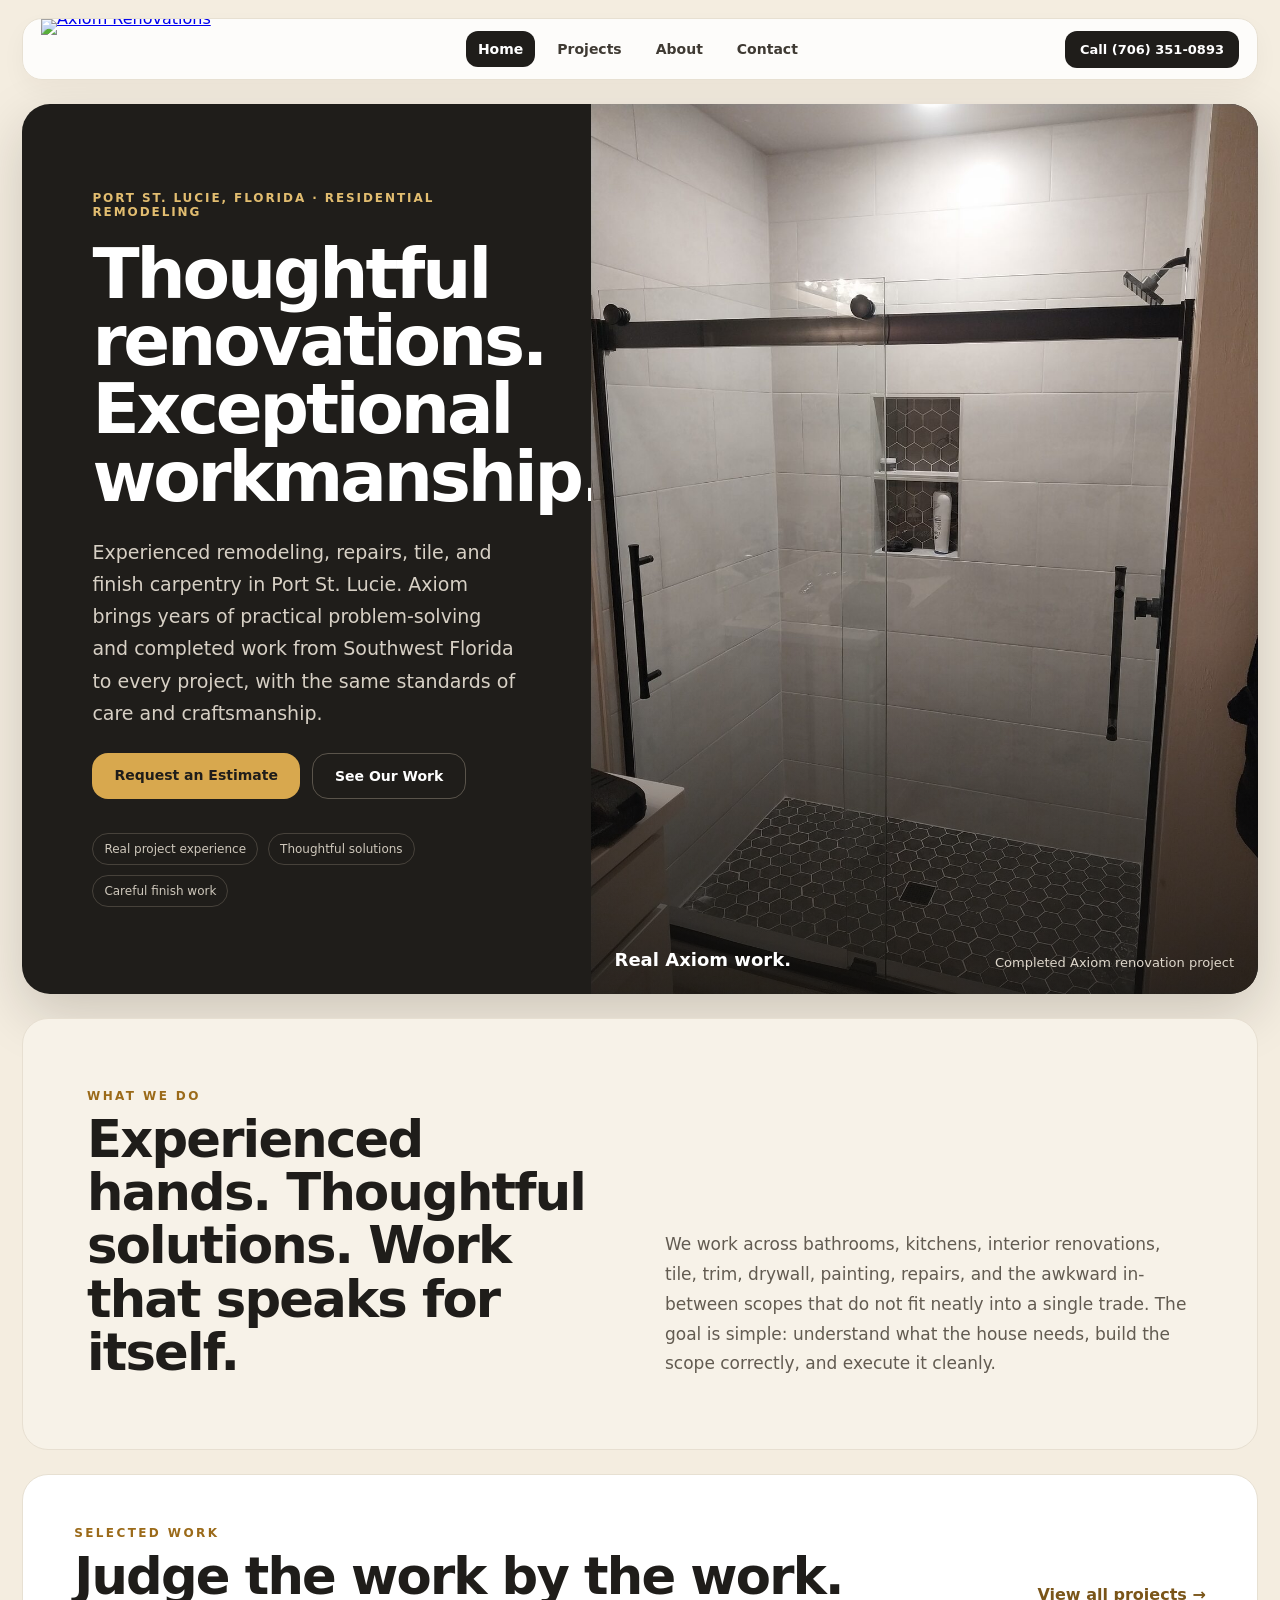
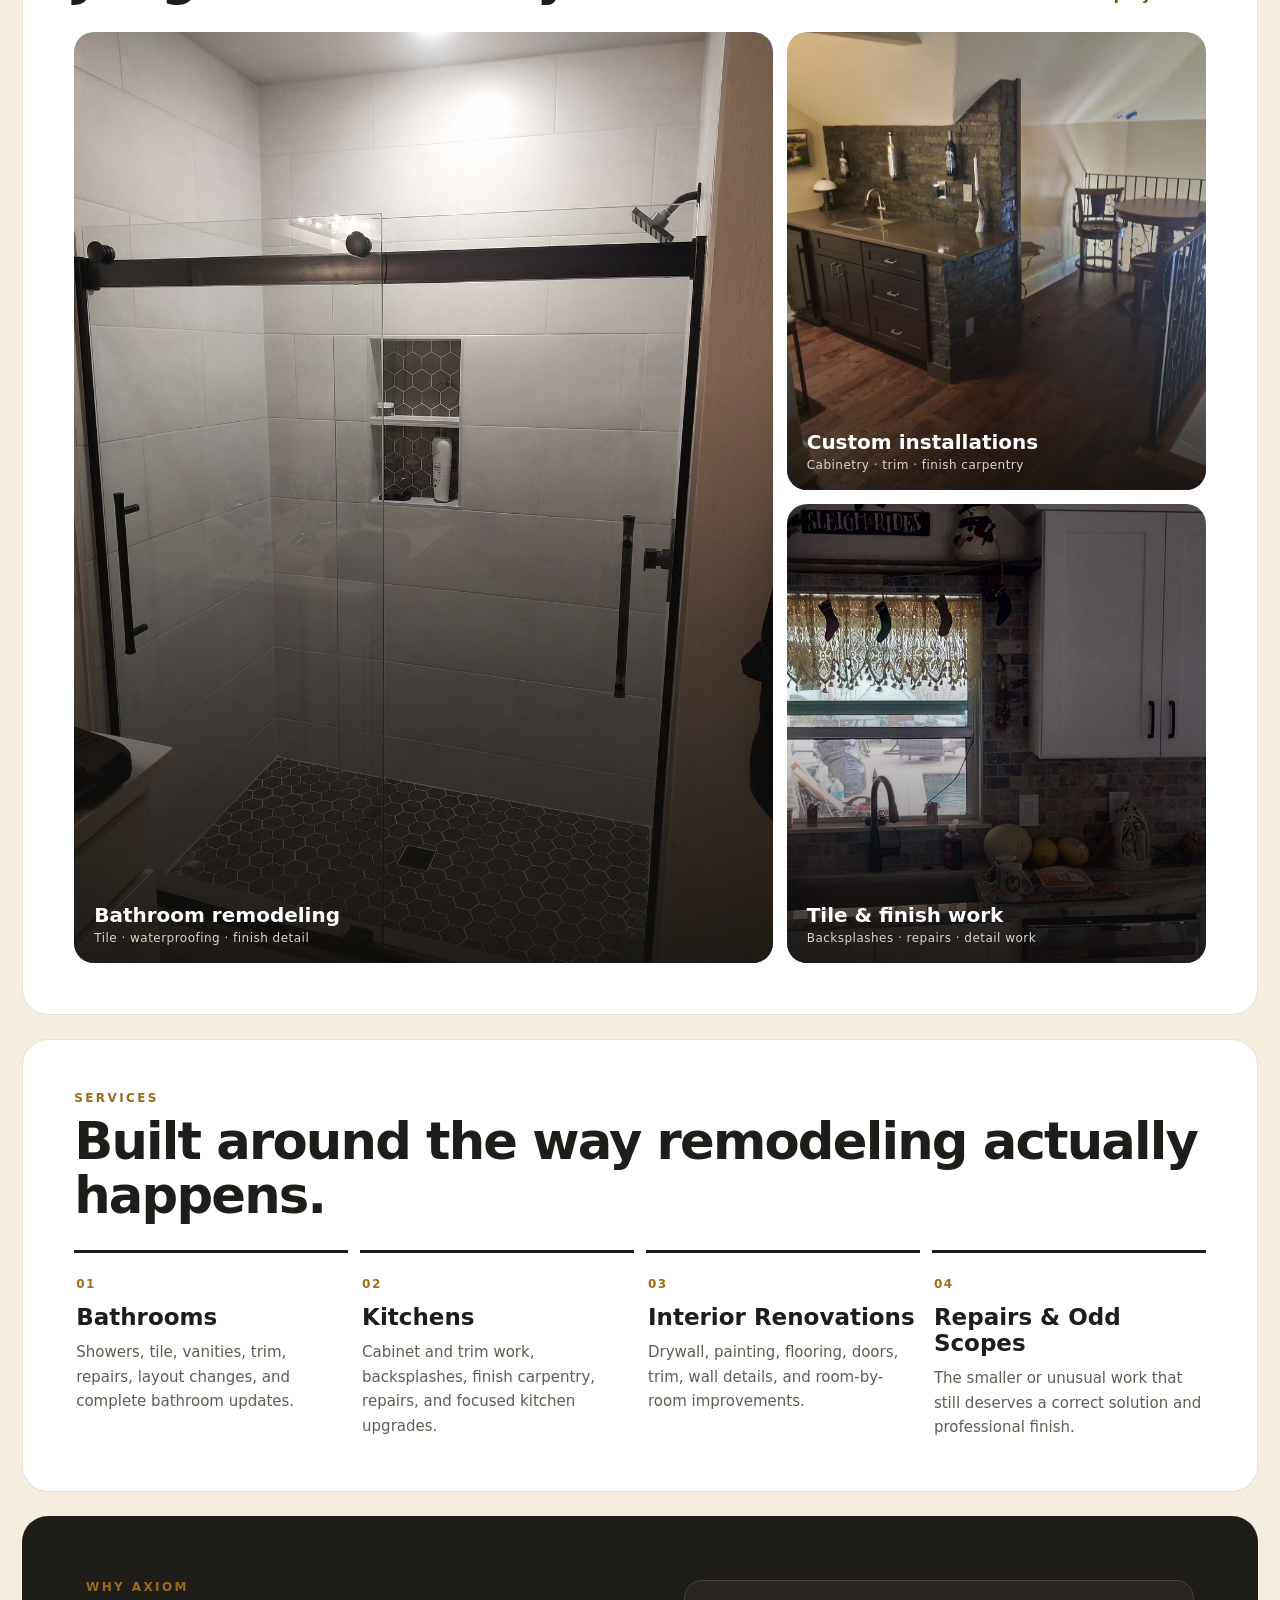
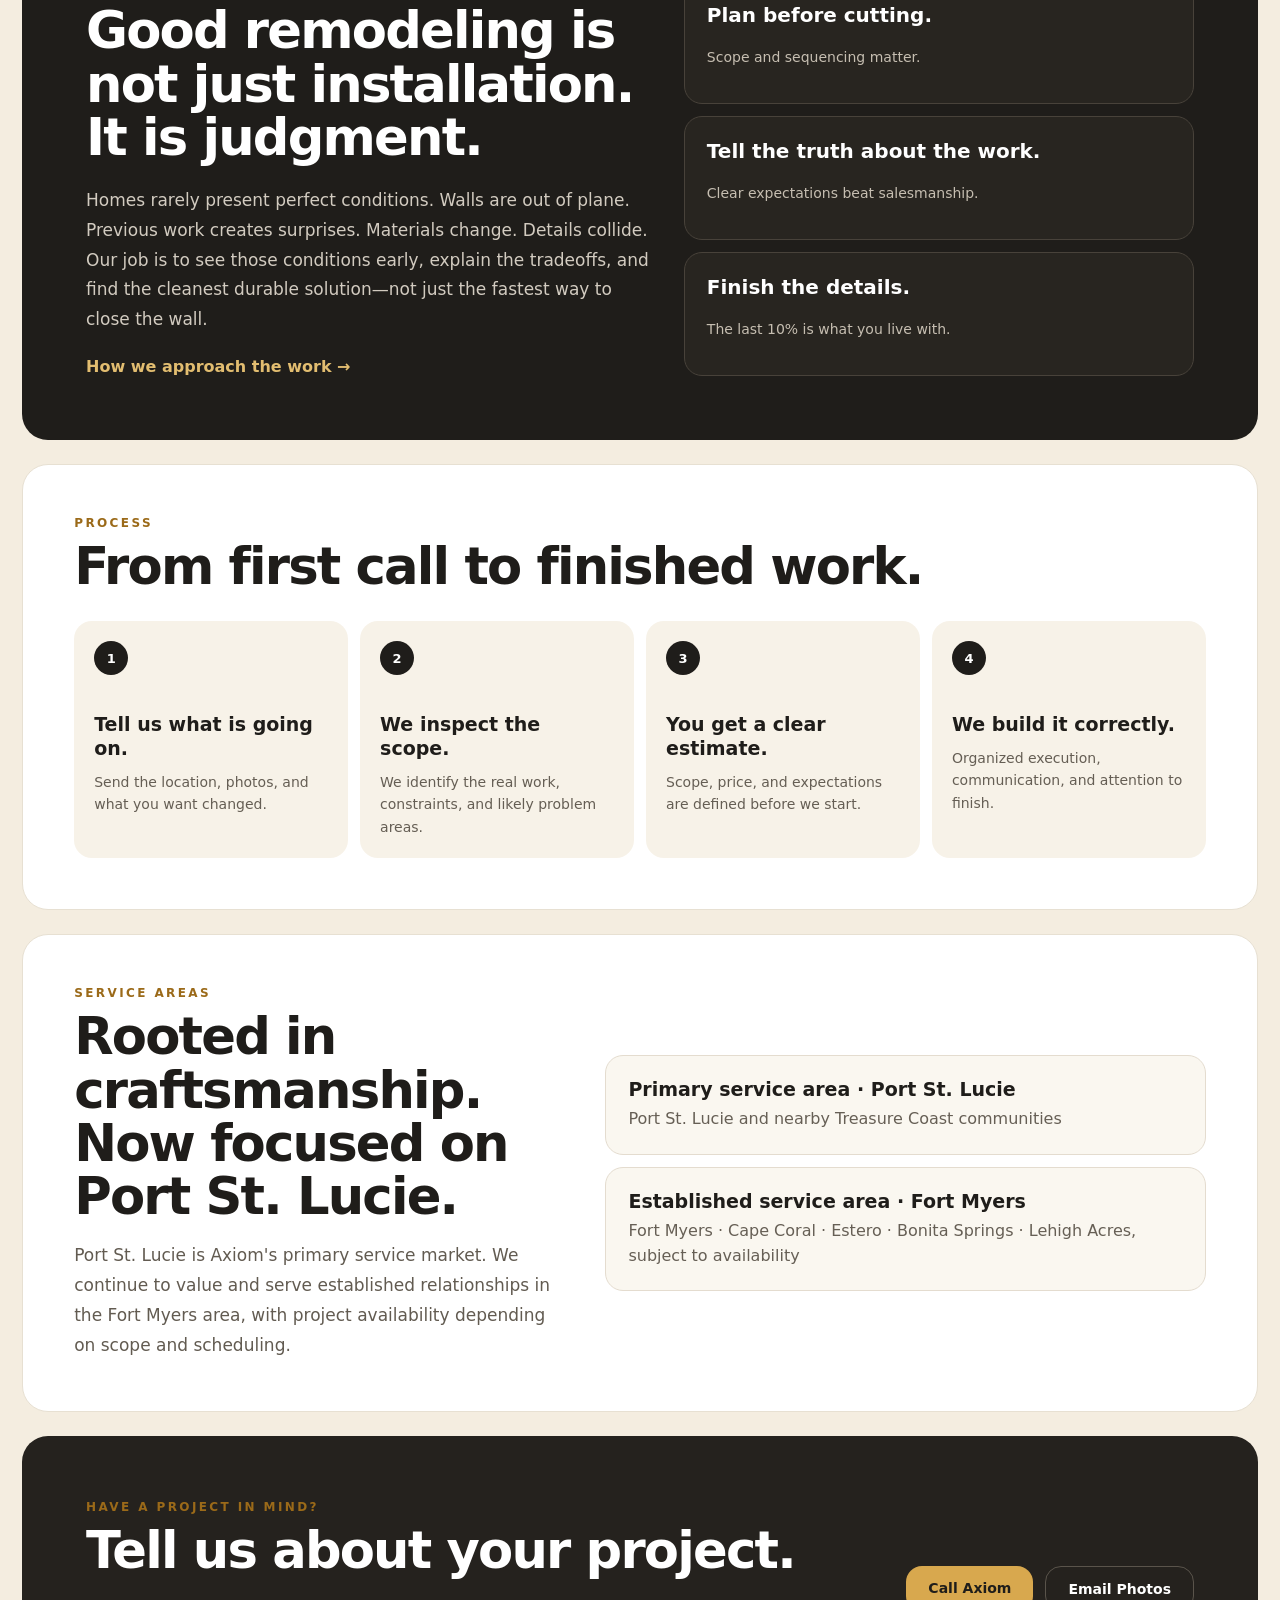
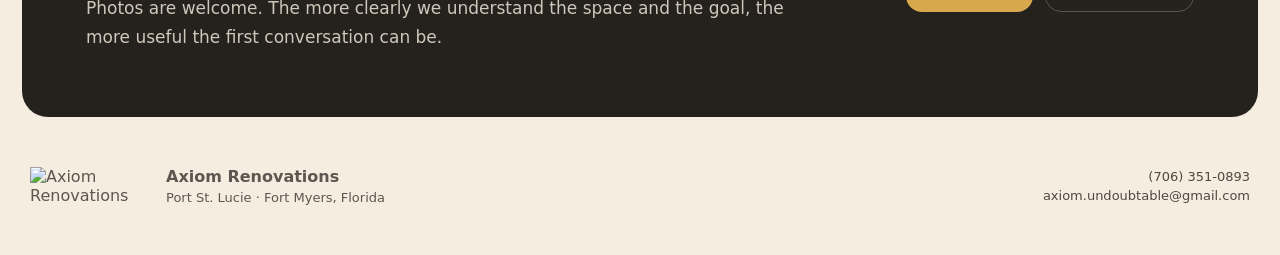
==== commit 71679c36: "Position Port St. Lucie as primary market while preserving Fort Myers heritage" ====
--- a/index.html
+++ b/index.html
@@ -3,21 +3,21 @@
 <head>
   <meta charset="UTF-8">
   <meta name="viewport" content="width=device-width, initial-scale=1.0">
-  <title>Fort Myers & Port St. Lucie Remodeling | Axiom Renovations</title>
-  <meta name="description" content="Axiom Renovations provides residential remodeling, tile, trim, finish carpentry, repairs, and interior improvements in Fort Myers and Port St. Lucie, Florida.">
+  <title>Port St. Lucie Remodeling & Home Improvements | Axiom Renovations</title>
+  <meta name="description" content="Axiom Renovations provides residential remodeling, tile, finish carpentry, repairs, and interior improvements in Port St. Lucie, Florida, with an established history serving Fort Myers.">
   <meta name="robots" content="index, follow">
   <link rel="canonical" href="https://axiomrenovations.us/">
   <meta property="og:type" content="website">
   <meta property="og:locale" content="en_US">
   <meta property="og:site_name" content="Axiom Renovations">
-  <meta property="og:title" content="Fort Myers & Port St. Lucie Remodeling | Axiom Renovations">
-  <meta property="og:description" content="Careful residential remodeling, repairs, tile, trim, and finish work in Fort Myers and Port St. Lucie.">
+  <meta property="og:title" content="Port St. Lucie Remodeling & Home Improvements | Axiom Renovations">
+  <meta property="og:description" content="Experienced remodeling, repairs, tile, trim, and finish work serving Port St. Lucie and Fort Myers.">
   <meta property="og:url" content="https://axiomrenovations.us/">
   <meta property="og:image" content="https://axiomrenovations.us/img/projects/southwest-florida-bathroom-shower-remodel-finished.jpg">
   <meta property="og:image:alt" content="Finished bathroom shower remodel by Axiom Renovations">
   <meta name="twitter:card" content="summary_large_image">
-  <meta name="twitter:title" content="Fort Myers & Port St. Lucie Remodeling | Axiom Renovations">
-  <meta name="twitter:description" content="Careful residential remodeling, repairs, tile, trim, and finish work in Fort Myers and Port St. Lucie.">
+  <meta name="twitter:title" content="Port St. Lucie Remodeling & Home Improvements | Axiom Renovations">
+  <meta name="twitter:description" content="Experienced remodeling, repairs, tile, trim, and finish work serving Port St. Lucie and Fort Myers.">
   <meta name="twitter:image" content="https://axiomrenovations.us/img/projects/southwest-florida-bathroom-shower-remodel-finished.jpg">
   <script type="application/ld+json">
   {
@@ -68,24 +68,24 @@
       <main>
         <section class="axiom-v2-hero">
           <div class="axiom-v2-hero-copy">
-            <div class="axiom-eyebrow">Residential remodeling · Fort Myers + Port St. Lucie</div>
-            <h1>Craftsmanship you can see.<br>Communication you can count on.</h1>
-            <p>Axiom Renovations handles remodeling, repairs, tile, trim, and finish work for homeowners who care about the details—and want a contractor who thinks the job through before the work begins.</p>
+            <div class="axiom-eyebrow">PORT ST. LUCIE, FLORIDA · RESIDENTIAL REMODELING</div>
+            <h1>Thoughtful renovations.<br>Exceptional workmanship.</h1>
+            <p>Experienced remodeling, repairs, tile, and finish carpentry in Port St. Lucie. Axiom brings years of practical problem-solving and completed work from Southwest Florida to every project, with the same standards of care and craftsmanship.</p>
             <div class="axiom-actions">
               <a class="axiom-btn axiom-btn-gold" href="contact.html">Request an Estimate</a>
               <a class="axiom-btn-alt axiom-btn-on-dark" href="projects.html">See Our Work</a>
             </div>
             <div class="axiom-v2-proof">
-              <span>Clear scope</span>
-              <span>Respectful jobsites</span>
-              <span>Detail-driven finish work</span>
+              <span>Real project experience</span>
+              <span>Thoughtful solutions</span>
+              <span>Careful finish work</span>
             </div>
           </div>
           <div class="axiom-v2-hero-media">
             <img src="/img/projects/southwest-florida-bathroom-shower-remodel-finished.jpg" alt="Finished shower remodel by Axiom Renovations">
             <div class="axiom-v2-photo-note">
               <strong>Real Axiom work.</strong>
-              <span>No stock-photo contractor theater.</span>
+              <span>Completed Axiom renovation project</span>
             </div>
           </div>
         </section>
@@ -93,7 +93,7 @@
         <section class="axiom-v2-intro">
           <div>
             <div class="axiom-section-label">What we do</div>
-            <h2>Small enough to care about every detail. Capable enough to solve the whole problem.</h2>
+            <h2>Experienced hands. Thoughtful solutions. Work that speaks for itself.</h2>
           </div>
           <p>We work across bathrooms, kitchens, interior renovations, tile, trim, drywall, painting, repairs, and the awkward in-between scopes that do not fit neatly into a single trade. The goal is simple: understand what the house needs, build the scope correctly, and execute it cleanly.</p>
         </section>
@@ -169,19 +169,19 @@
         <section class="axiom-v2-area">
           <div>
             <div class="axiom-section-label">Service areas</div>
-            <h2>Two Florida markets. One standard of work.</h2>
-            <p>Serving homeowners in the Fort Myers area and Port St. Lucie, with surrounding communities considered based on project fit and scheduling.</p>
+            <h2>Rooted in craftsmanship. Now focused on Port St. Lucie.</h2>
+            <p>Port St. Lucie is Axiom's primary service market. We continue to value and serve established relationships in the Fort Myers area, with project availability depending on scope and scheduling.</p>
           </div>
           <div class="axiom-v2-market-grid">
-            <div><strong>Southwest Florida</strong><span>Fort Myers · Cape Coral · Estero · Bonita Springs · Lehigh Acres</span></div>
-            <div><strong>Treasure Coast</strong><span>Port St. Lucie and nearby communities</span></div>
+            <div><strong>Primary service area · Port St. Lucie</strong><span>Port St. Lucie and nearby Treasure Coast communities</span></div>
+            <div><strong>Established service area · Fort Myers</strong><span>Fort Myers · Cape Coral · Estero · Bonita Springs · Lehigh Acres, subject to availability</span></div>
           </div>
         </section>
 
         <section class="axiom-v2-cta">
           <div>
             <div class="axiom-section-label">Have a project in mind?</div>
-            <h2>Show us what you are working with.</h2>
+            <h2>Tell us about your project.</h2>
             <p>Photos are welcome. The more clearly we understand the space and the goal, the more useful the first conversation can be.</p>
           </div>
           <div class="axiom-actions">
@@ -193,7 +193,7 @@
 
       <footer class="axiom-v2-footer">
         <img src="https://axiomrenovations.us/images/axiomlogonew.png" alt="Axiom Renovations">
-        <div><strong>Axiom Renovations</strong><span>Fort Myers · Port St. Lucie, Florida</span></div>
+        <div><strong>Axiom Renovations</strong><span>Port St. Lucie · Fort Myers, Florida</span></div>
         <div class="axiom-v2-footer-contact"><a href="tel:+17063510893">(706) 351-0893</a><a href="mailto:axiom.undoubtable@gmail.com">axiom.undoubtable@gmail.com</a></div>
       </footer>
     </div>
--- a/styles.css
+++ b/styles.css
@@ -867,3 +867,105 @@
     font-size: 15px;
   }
 }
+
+
+/* ===== Homepage revamp v2 ===== */
+.axiom-v2 { max-width: 1380px; padding-top: 18px; }
+.axiom-v2 main { display:grid; gap:24px; }
+.axiom-v2-topbar { position:relative; }
+.axiom-header-cta { text-decoration:none; background:#1f1d1a; color:#fff; padding:11px 15px; border-radius:12px; font-size:13px; font-weight:700; white-space:nowrap; }
+.axiom-v2-hero { display:grid; grid-template-columns:minmax(0,.92fr) minmax(420px,1.08fr); min-height:650px; overflow:hidden; border-radius:28px; background:#1f1d1a; color:#fff; box-shadow:0 20px 55px rgba(25,22,18,.18); }
+.axiom-v2-hero-copy { padding:clamp(38px,5.5vw,78px); display:flex; flex-direction:column; justify-content:center; }
+.axiom-eyebrow { font-size:12px; letter-spacing:.16em; text-transform:uppercase; color:#e2bd70; font-weight:800; margin-bottom:22px; }
+.axiom-v2-hero h1 { margin:0; font-size:clamp(42px,5.4vw,76px); line-height:.98; letter-spacing:-.045em; max-width:760px; }
+.axiom-v2-hero p { color:#d7d0c5; font-size:clamp(16px,1.6vw,19px); line-height:1.7; max-width:680px; margin:24px 0 0; }
+.axiom-btn-gold { background:#d8a84e; color:#1f1d1a; box-shadow:none; }
+.axiom-btn-gold:hover { background:#e4b961; color:#1f1d1a; }
+.axiom-btn-on-dark { background:transparent; color:#fff; border-color:#5a544b; }
+.axiom-btn-on-dark:hover { background:#302c27; color:#fff; }
+.axiom-v2-proof { margin-top:34px; display:flex; gap:10px; flex-wrap:wrap; }
+.axiom-v2-proof span { border:1px solid #47423b; color:#cfc8bc; border-radius:999px; padding:8px 11px; font-size:12px; }
+.axiom-v2-hero-media { position:relative; min-height:520px; background:#2b2824; }
+.axiom-v2-hero-media img { width:100%; height:100%; object-fit:cover; display:block; }
+.axiom-v2-hero-media:after { content:""; position:absolute; inset:0; background:linear-gradient(180deg,transparent 60%,rgba(20,18,15,.65)); pointer-events:none; }
+.axiom-v2-photo-note { position:absolute; z-index:2; left:24px; bottom:24px; right:24px; color:#fff; display:flex; justify-content:space-between; gap:20px; align-items:end; }
+.axiom-v2-photo-note strong { font-size:18px; }
+.axiom-v2-photo-note span { color:#ded7cb; font-size:13px; }
+.axiom-v2-intro { display:grid; grid-template-columns:1fr 1fr; gap:50px; padding:70px clamp(28px,5vw,72px); background:#f7f2e8; border:1px solid #e7dfd1; border-radius:26px; align-items:end; }
+.axiom-v2-intro h2,.axiom-v2-section-head h2,.axiom-v2-philosophy h2,.axiom-v2-area h2,.axiom-v2-cta h2 { margin:10px 0 0; font-size:clamp(30px,4vw,52px); line-height:1.04; letter-spacing:-.035em; }
+.axiom-v2-intro p,.axiom-v2-area p,.axiom-v2-cta p { margin:0; font-size:17px; line-height:1.75; color:#625b51; }
+.axiom-v2-work,.axiom-v2-services,.axiom-v2-process,.axiom-v2-area { background:#fff; border:1px solid #e7e0d2; border-radius:26px; padding:clamp(24px,4vw,54px); }
+.axiom-v2-section-head { display:flex; justify-content:space-between; gap:28px; align-items:end; margin-bottom:28px; }
+.axiom-v2-section-head a,.axiom-text-link { color:#7a5519; font-weight:700; text-decoration:none; }
+.axiom-v2-project-grid { display:grid; grid-template-columns:1.25fr .75fr; grid-template-rows:1fr 1fr; gap:14px; min-height:620px; }
+.axiom-v2-project { position:relative; overflow:hidden; border-radius:20px; background:#eee7da; color:#fff; text-decoration:none; }
+.axiom-v2-project-large { grid-row:1 / span 2; }
+.axiom-v2-project img { width:100%; height:100%; object-fit:cover; display:block; transition:transform .35s ease; }
+.axiom-v2-project:hover img { transform:scale(1.02); }
+.axiom-v2-project:after { content:""; position:absolute; inset:35% 0 0; background:linear-gradient(transparent,rgba(18,16,13,.78)); }
+.axiom-v2-project span { position:absolute; z-index:2; left:20px; right:20px; bottom:18px; display:grid; gap:4px; }
+.axiom-v2-project strong { font-size:20px; }
+.axiom-v2-project small { font-size:12px; color:#ddd5c8; letter-spacing:.04em; }
+.axiom-v2-service-grid { display:grid; grid-template-columns:repeat(4,1fr); gap:12px; }
+.axiom-v2-service-grid article { border-top:3px solid #1f1d1a; padding:20px 2px 0; }
+.axiom-v2-service-grid article span { color:#a06d1c; font-weight:800; font-size:12px; letter-spacing:.12em; }
+.axiom-v2-service-grid h3 { font-size:23px; margin:12px 0 10px; }
+.axiom-v2-service-grid p { margin:0; color:#625b51; line-height:1.65; font-size:15px; }
+.axiom-v2-philosophy { display:grid; grid-template-columns:1.05fr .95fr; gap:34px; border-radius:26px; padding:clamp(30px,5vw,64px); background:#1f1d1a; color:#fff; }
+.axiom-v2-philosophy-copy p { color:#d2cbc0; line-height:1.75; font-size:17px; margin:22px 0; }
+.axiom-v2-philosophy .axiom-text-link { color:#e2bd70; }
+.axiom-v2-axioms { display:grid; gap:12px; }
+.axiom-v2-axioms div { padding:22px; border:1px solid #48423a; border-radius:18px; background:#282520; display:grid; gap:6px; }
+.axiom-v2-axioms strong { font-size:20px; }
+.axiom-v2-axioms span { color:#c6beb1; font-size:14px; }
+.axiom-v2-process-grid { display:grid; grid-template-columns:repeat(4,1fr); gap:12px; }
+.axiom-v2-process-grid div { background:#f7f2e8; border-radius:18px; padding:20px; }
+.axiom-v2-process-grid span { display:grid; place-items:center; width:34px; height:34px; border-radius:50%; background:#1f1d1a; color:#fff; font-size:13px; font-weight:800; margin-bottom:38px; }
+.axiom-v2-process-grid strong { display:block; font-size:19px; line-height:1.25; }
+.axiom-v2-process-grid p { color:#655e54; line-height:1.6; font-size:14px; margin:10px 0 0; }
+.axiom-v2-area { display:grid; grid-template-columns:.9fr 1.1fr; gap:40px; align-items:center; }
+.axiom-v2-area p { margin-top:18px; }
+.axiom-v2-market-grid { display:grid; gap:12px; }
+.axiom-v2-market-grid div { padding:22px; border:1px solid #e4dccf; background:#faf7f0; border-radius:18px; display:grid; gap:7px; }
+.axiom-v2-market-grid strong { font-size:19px; }
+.axiom-v2-market-grid span { color:#665f55; line-height:1.55; }
+.axiom-v2-cta { background:#25221e; color:#fff; border-radius:26px; padding:clamp(32px,5vw,64px); display:grid; grid-template-columns:1fr auto; align-items:center; gap:34px; }
+.axiom-v2-cta p { color:#cfc7bb; margin-top:16px; max-width:700px; }
+.axiom-v2-footer { display:grid; grid-template-columns:auto 1fr auto; gap:18px; align-items:center; padding:26px 8px 12px; color:#5d574f; }
+.axiom-v2-footer img { width:118px; height:auto; }
+.axiom-v2-footer>div { display:grid; gap:4px; }
+.axiom-v2-footer span { font-size:13px; }
+.axiom-v2-footer-contact { text-align:right; }
+.axiom-v2-footer a { color:#4f4941; text-decoration:none; font-size:13px; }
+
+@media (max-width: 1000px) {
+  .axiom-header-cta { display:none; }
+  .axiom-v2-hero { grid-template-columns:1fr; }
+  .axiom-v2-hero-media { min-height:480px; }
+  .axiom-v2-intro,.axiom-v2-philosophy,.axiom-v2-area { grid-template-columns:1fr; }
+  .axiom-v2-service-grid,.axiom-v2-process-grid { grid-template-columns:repeat(2,1fr); }
+  .axiom-v2-project-grid { min-height:760px; grid-template-columns:1fr 1fr; grid-template-rows:1.2fr .8fr; }
+  .axiom-v2-project-large { grid-column:1 / span 2; grid-row:auto; }
+  .axiom-v2-cta { grid-template-columns:1fr; }
+}
+@media (max-width: 640px) {
+  .axiom-v2 { padding:0; }
+  .axiom-v2 main { gap:12px; }
+  .axiom-v2-hero,.axiom-v2-intro,.axiom-v2-work,.axiom-v2-services,.axiom-v2-philosophy,.axiom-v2-process,.axiom-v2-area,.axiom-v2-cta { border-radius:0; border-left:0; border-right:0; }
+  .axiom-v2-hero { min-height:0; }
+  .axiom-v2-hero-copy { padding:34px 20px; }
+  .axiom-v2-hero h1 { font-size:clamp(38px,12vw,54px); }
+  .axiom-v2-hero-media { min-height:390px; }
+  .axiom-v2-photo-note { left:16px; right:16px; bottom:16px; display:grid; }
+  .axiom-v2-intro { gap:22px; padding:34px 20px; }
+  .axiom-v2-work,.axiom-v2-services,.axiom-v2-process,.axiom-v2-area { padding:34px 18px; }
+  .axiom-v2-section-head { align-items:start; flex-direction:column; }
+  .axiom-v2-project-grid { display:grid; grid-template-columns:1fr; grid-template-rows:none; min-height:0; }
+  .axiom-v2-project,.axiom-v2-project-large { min-height:300px; grid-column:auto; grid-row:auto; }
+  .axiom-v2-service-grid,.axiom-v2-process-grid { grid-template-columns:1fr; }
+  .axiom-v2-philosophy { padding:36px 20px; }
+  .axiom-v2-process-grid span { margin-bottom:24px; }
+  .axiom-v2-cta { padding:38px 20px; }
+  .axiom-v2-footer { grid-template-columns:1fr; text-align:center; justify-items:center; padding:26px 18px; }
+  .axiom-v2-footer-contact { text-align:center; }
+}
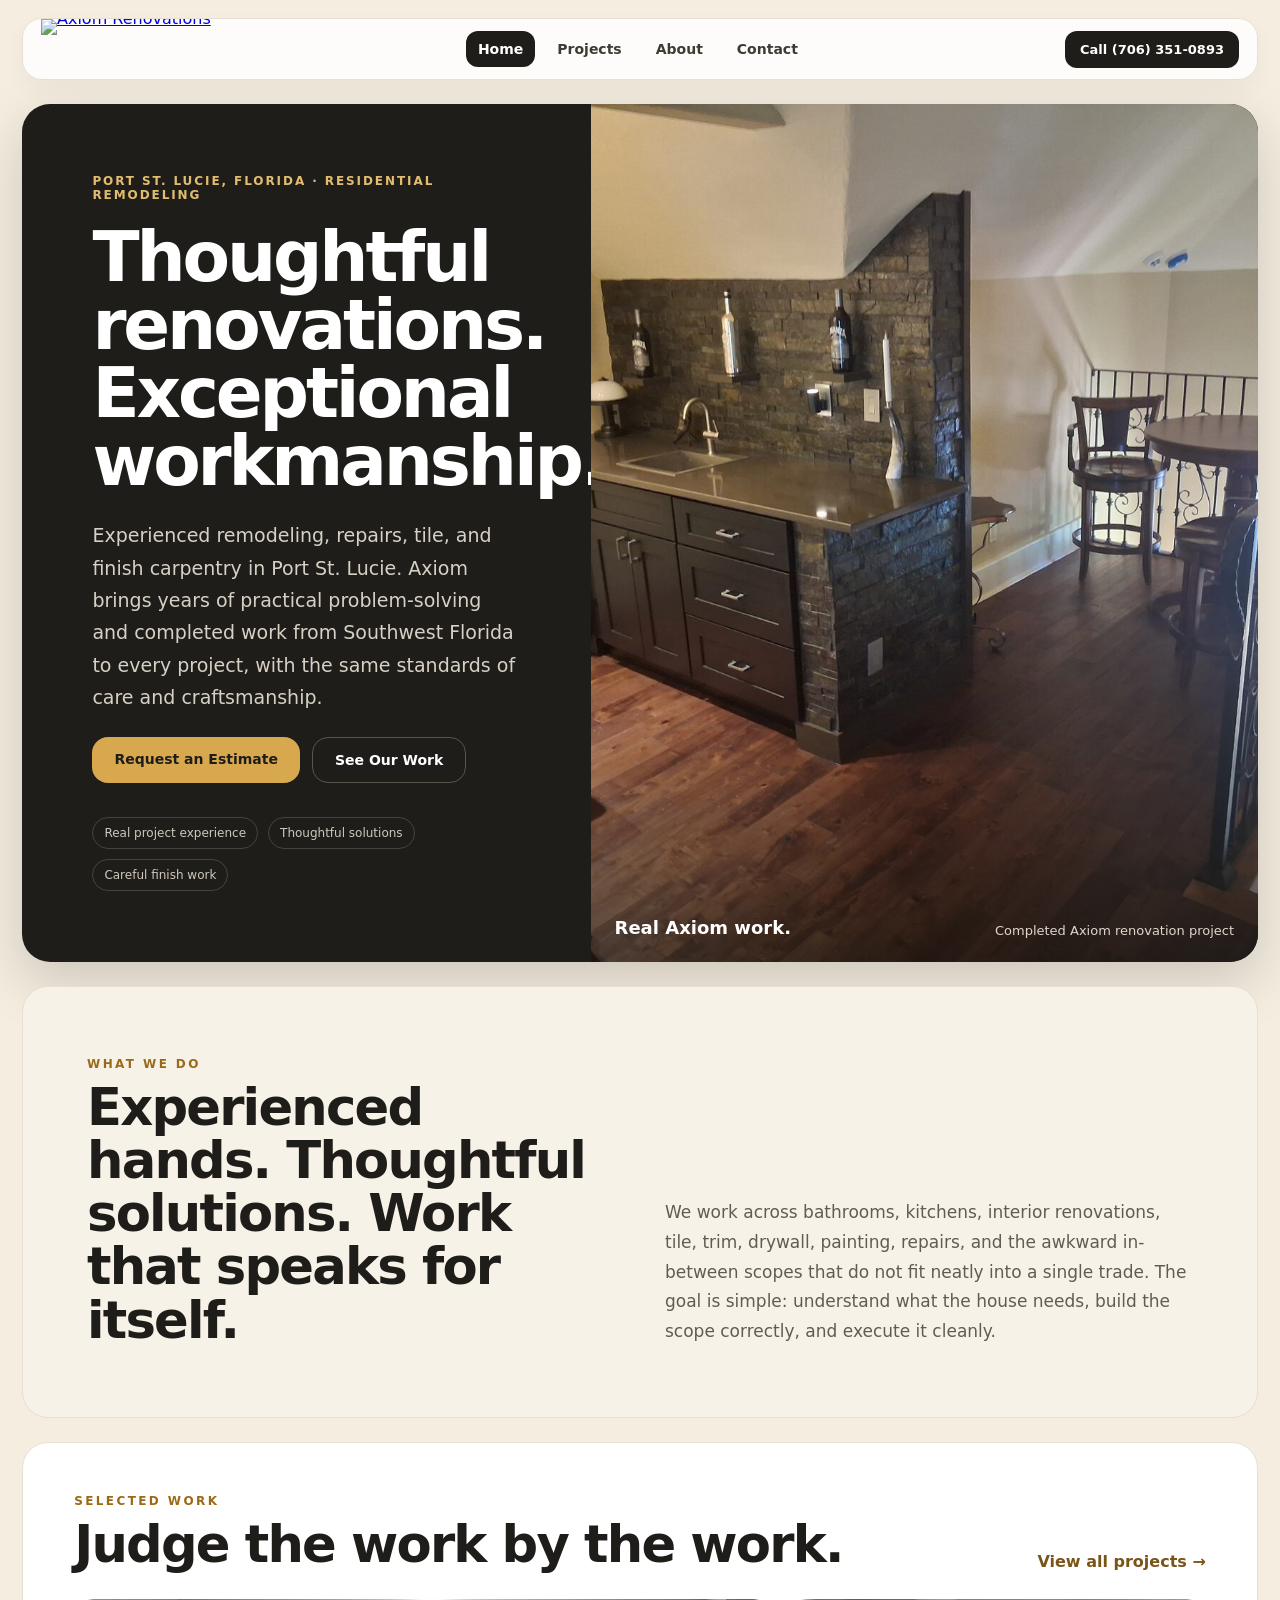
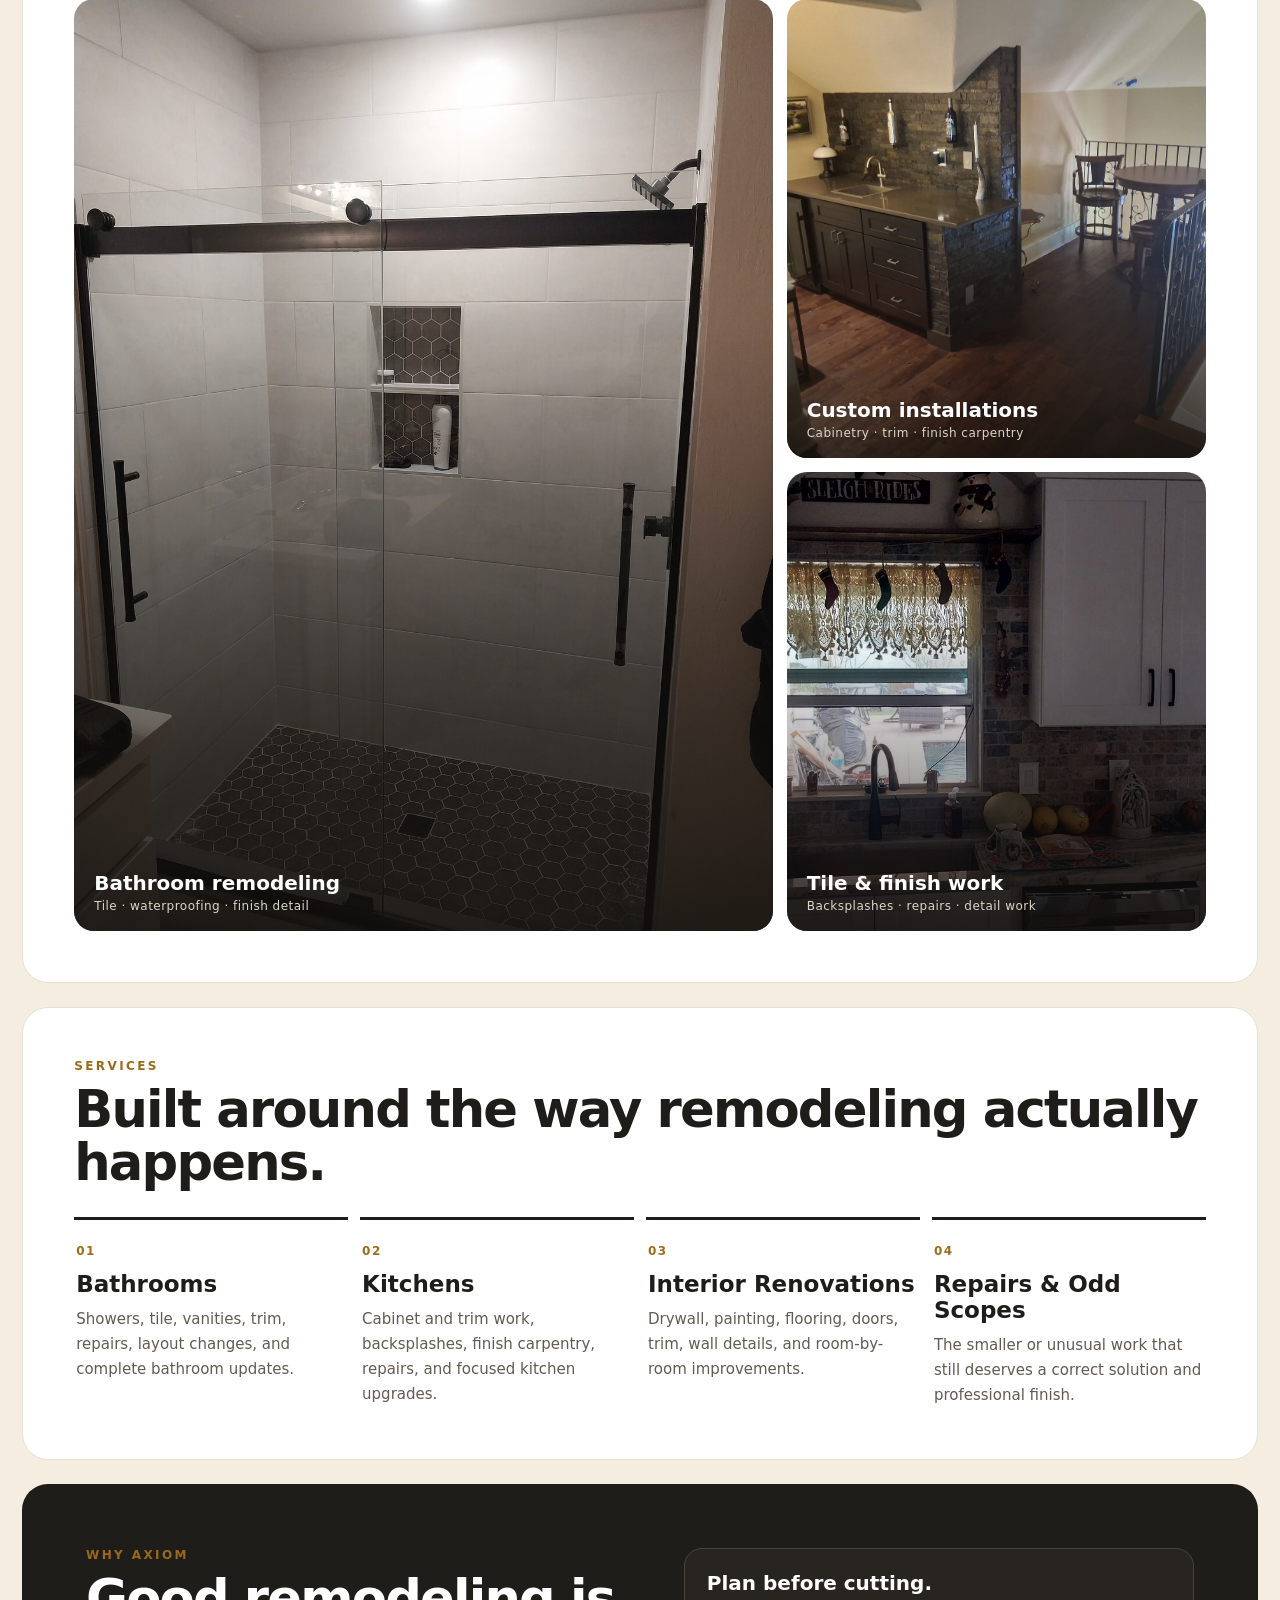
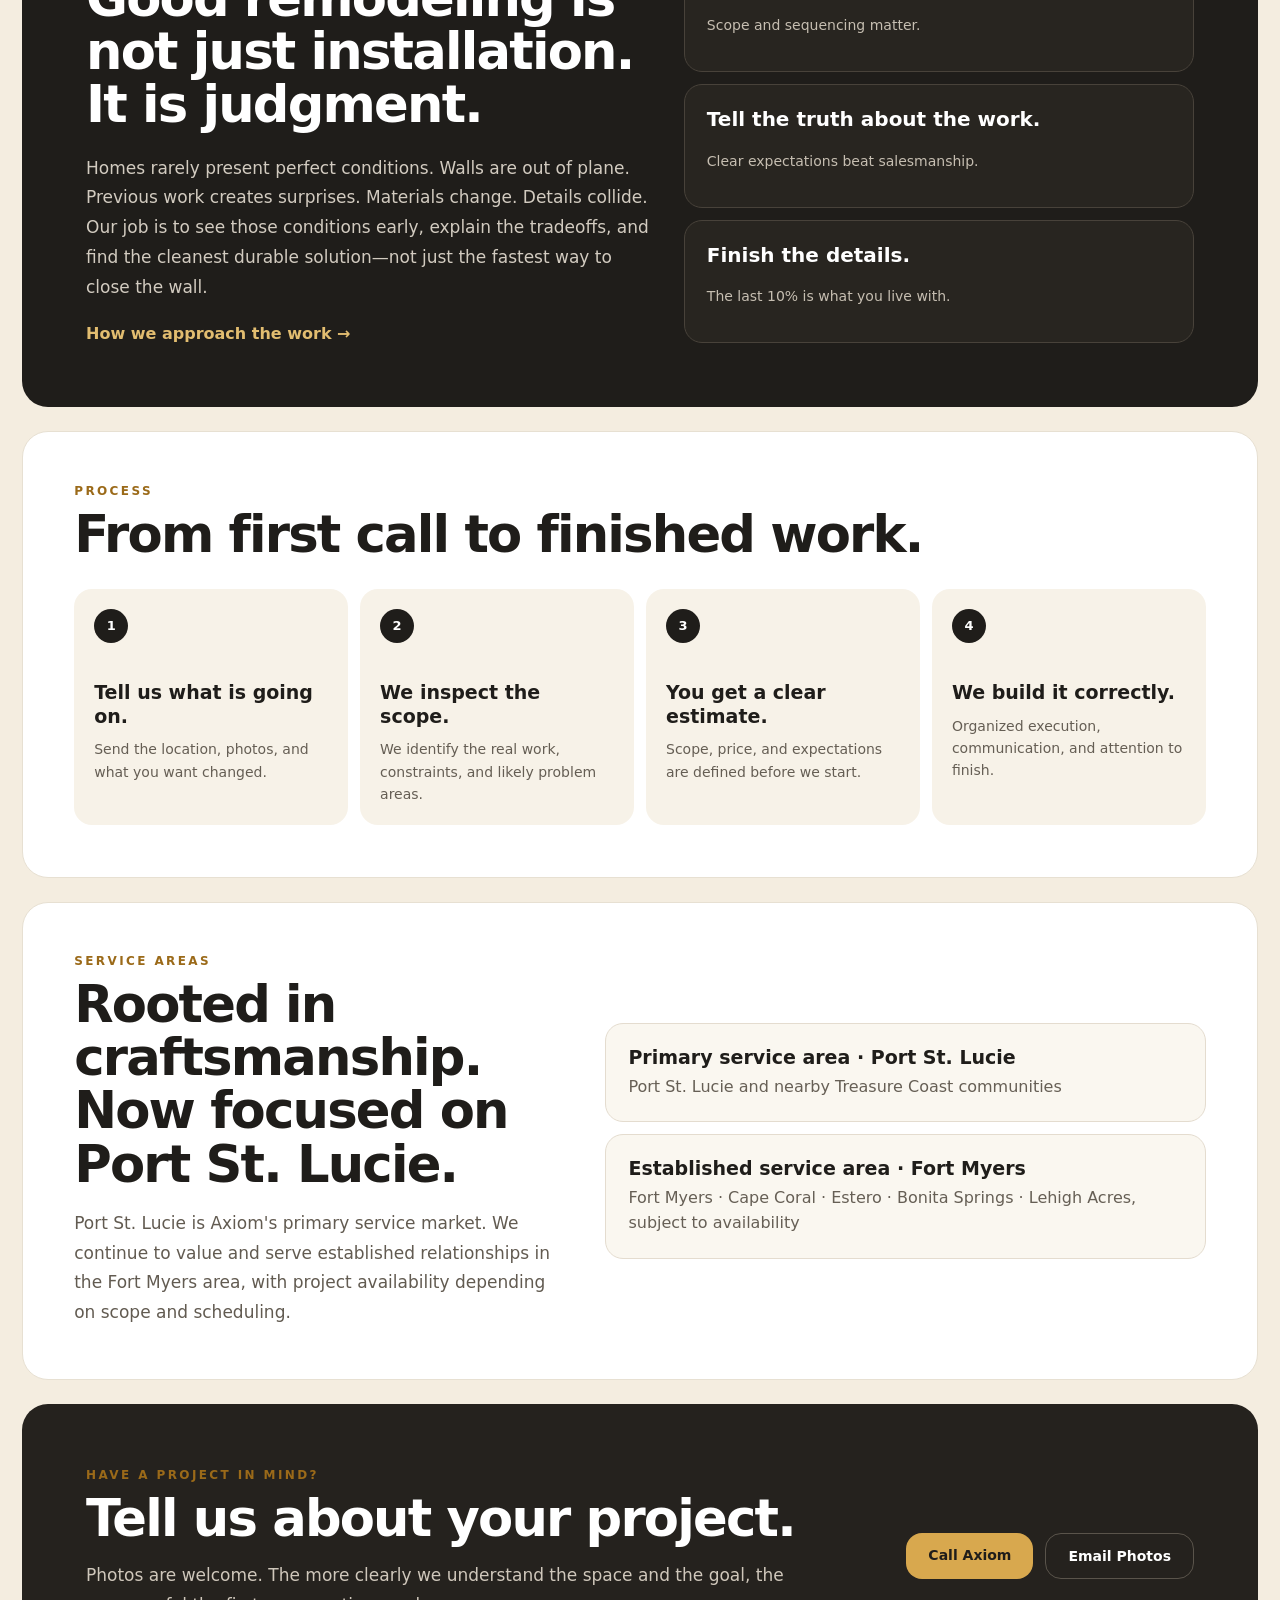
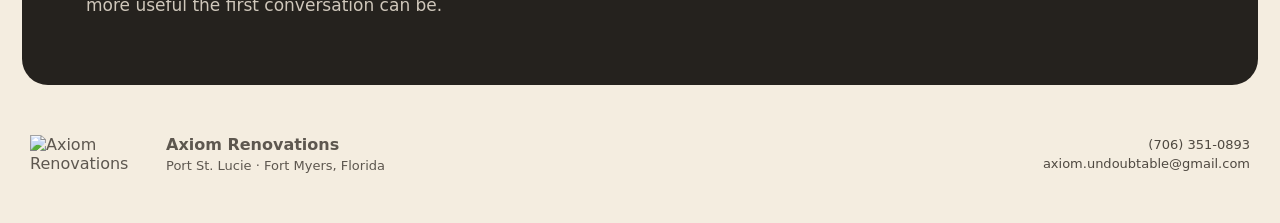
==== commit 1b26302a: "Use distinct real project photo for homepage hero" ====
--- a/index.html
+++ b/index.html
@@ -82,7 +82,7 @@
             </div>
           </div>
           <div class="axiom-v2-hero-media">
-            <img src="/img/projects/southwest-florida-bathroom-shower-remodel-finished.jpg" alt="Finished shower remodel by Axiom Renovations">
+            <img src="/img/projects/bonita-springs-custom-bar-installation-finished.jpg" alt="Completed custom bar installation by Axiom Renovations">
             <div class="axiom-v2-photo-note">
               <strong>Real Axiom work.</strong>
               <span>Completed Axiom renovation project</span>
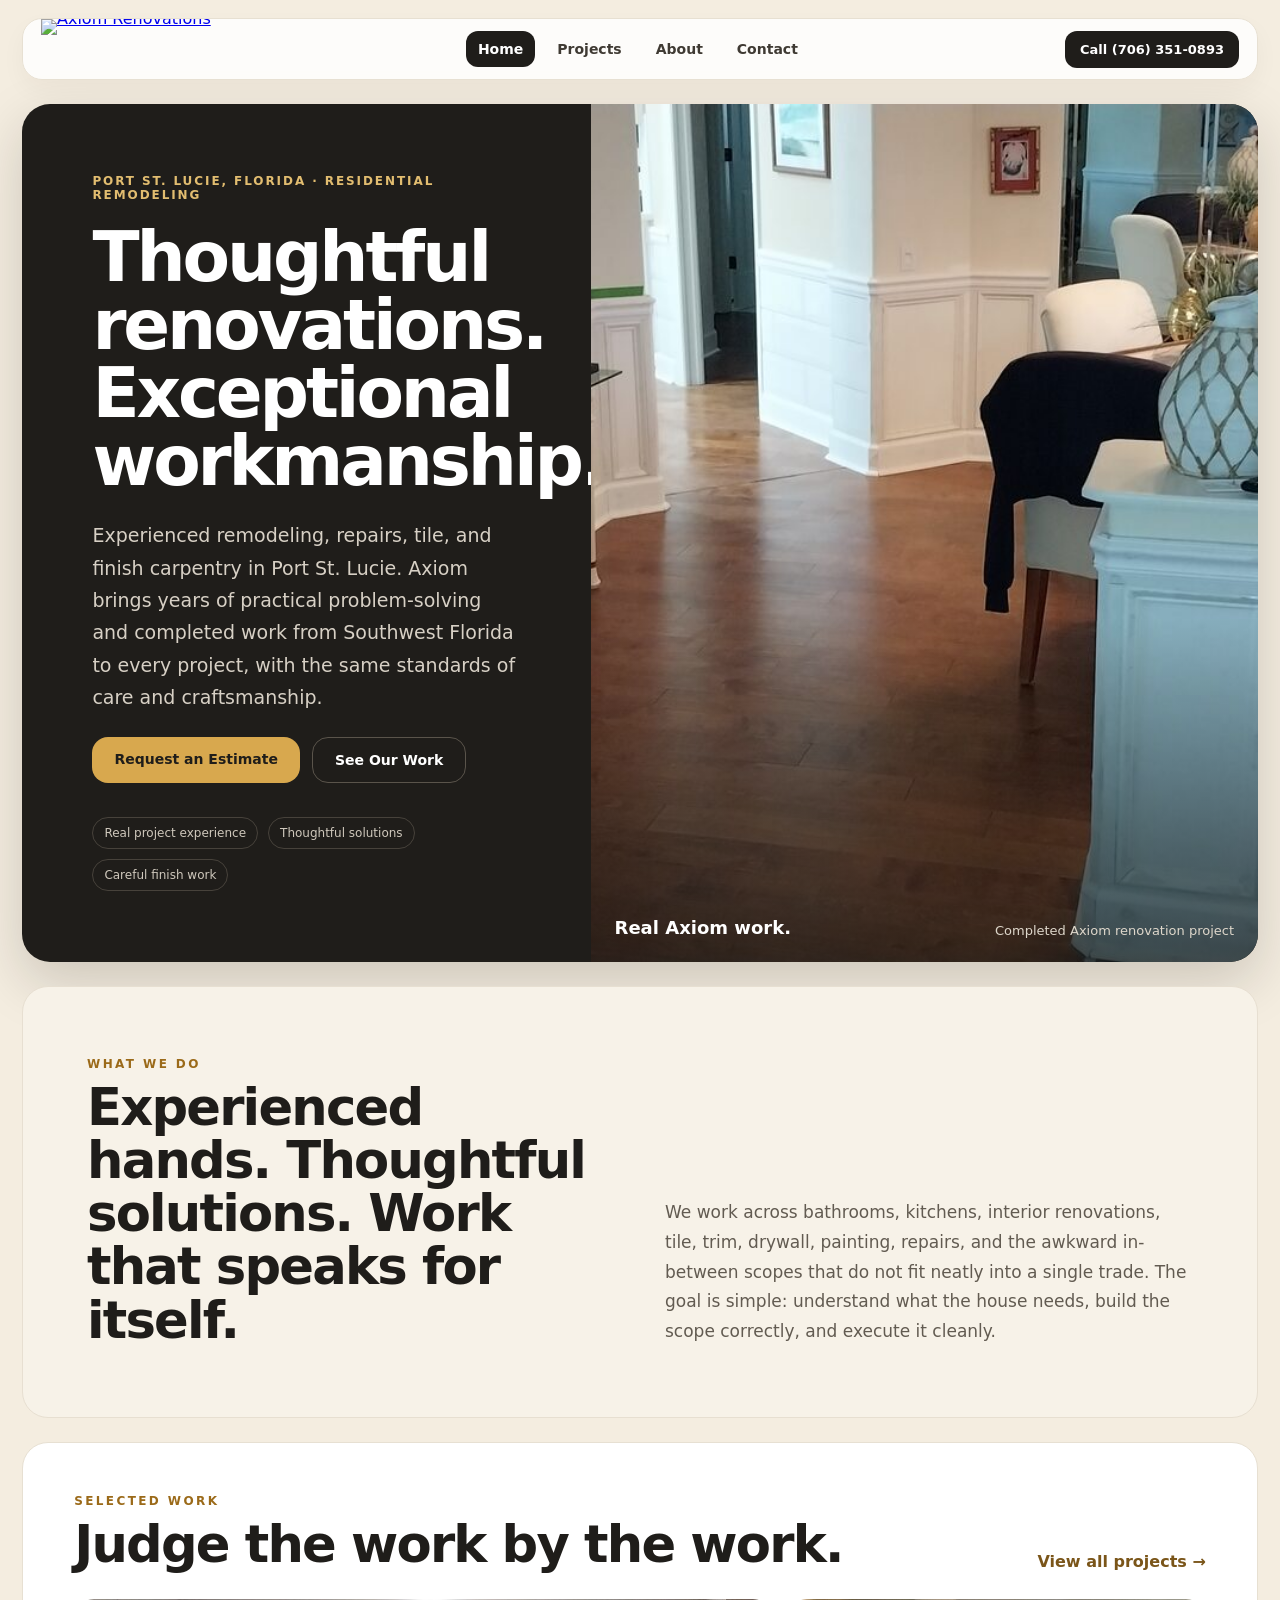
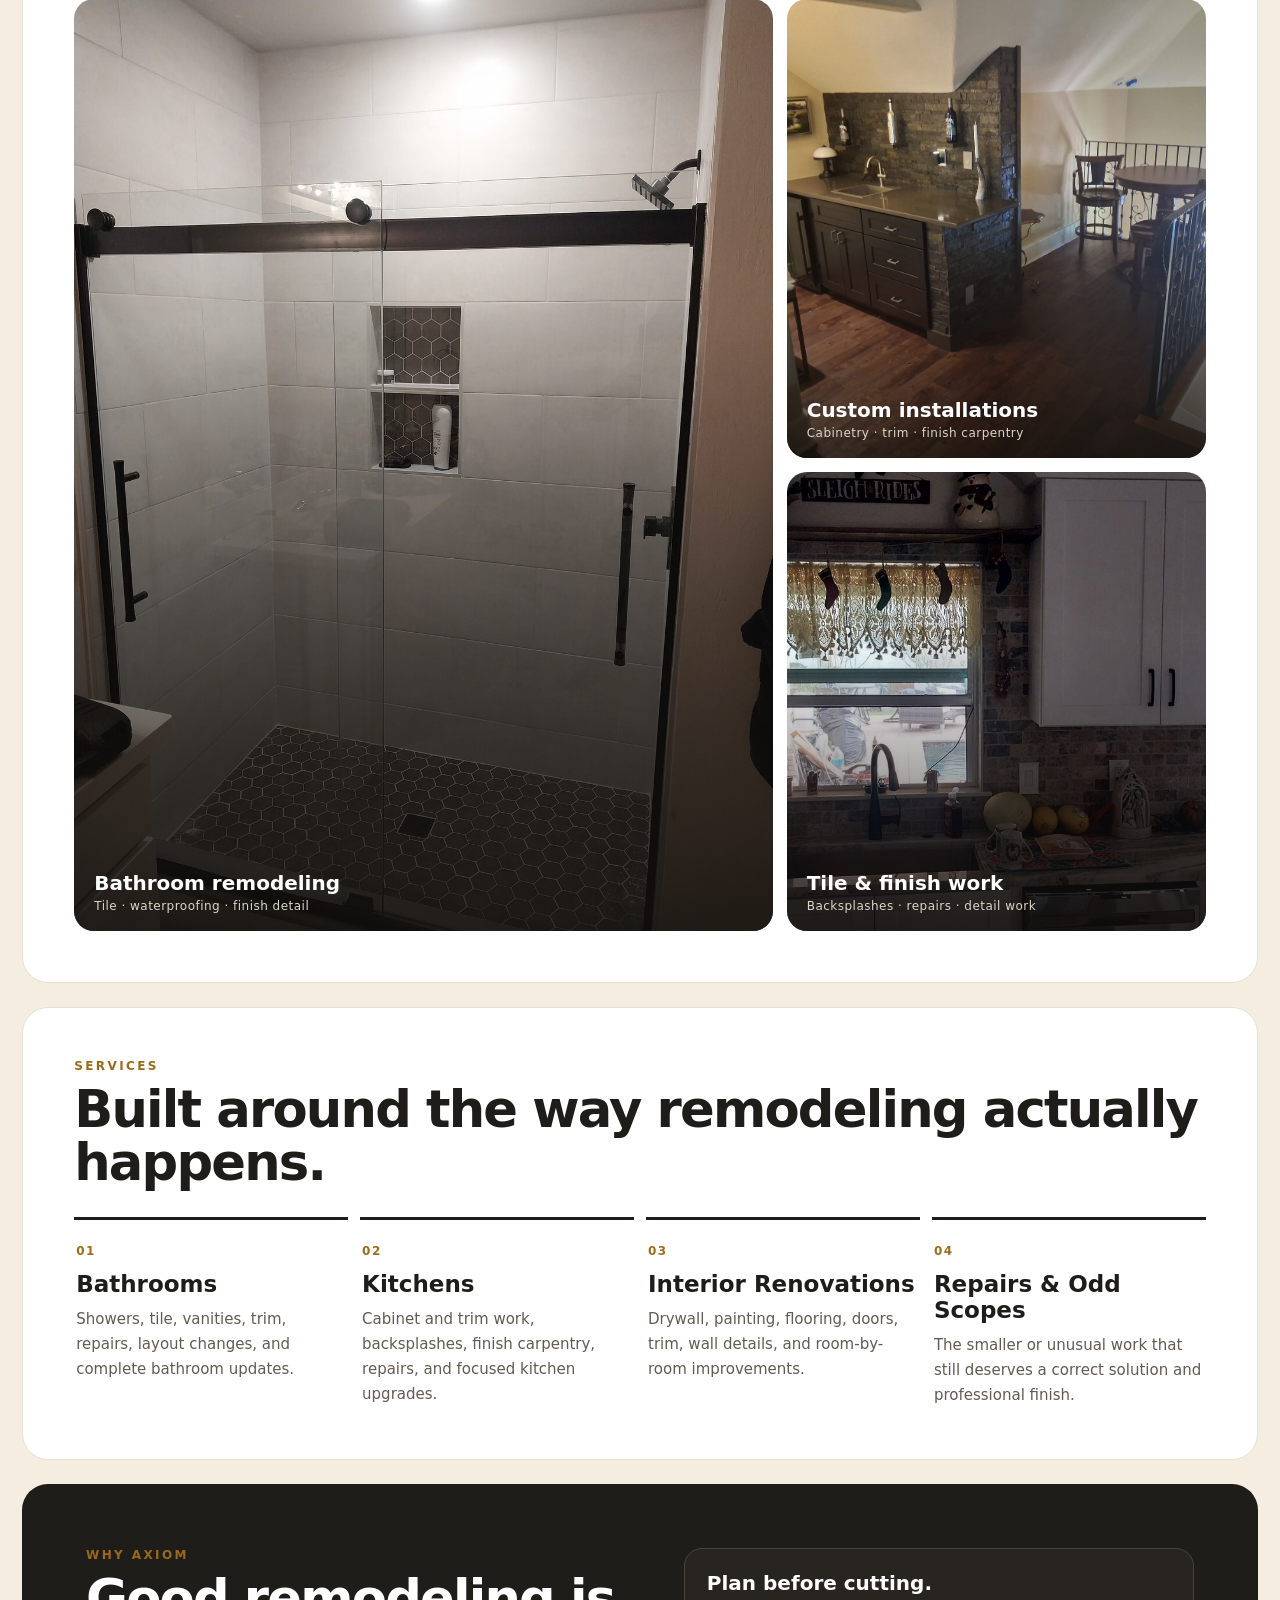
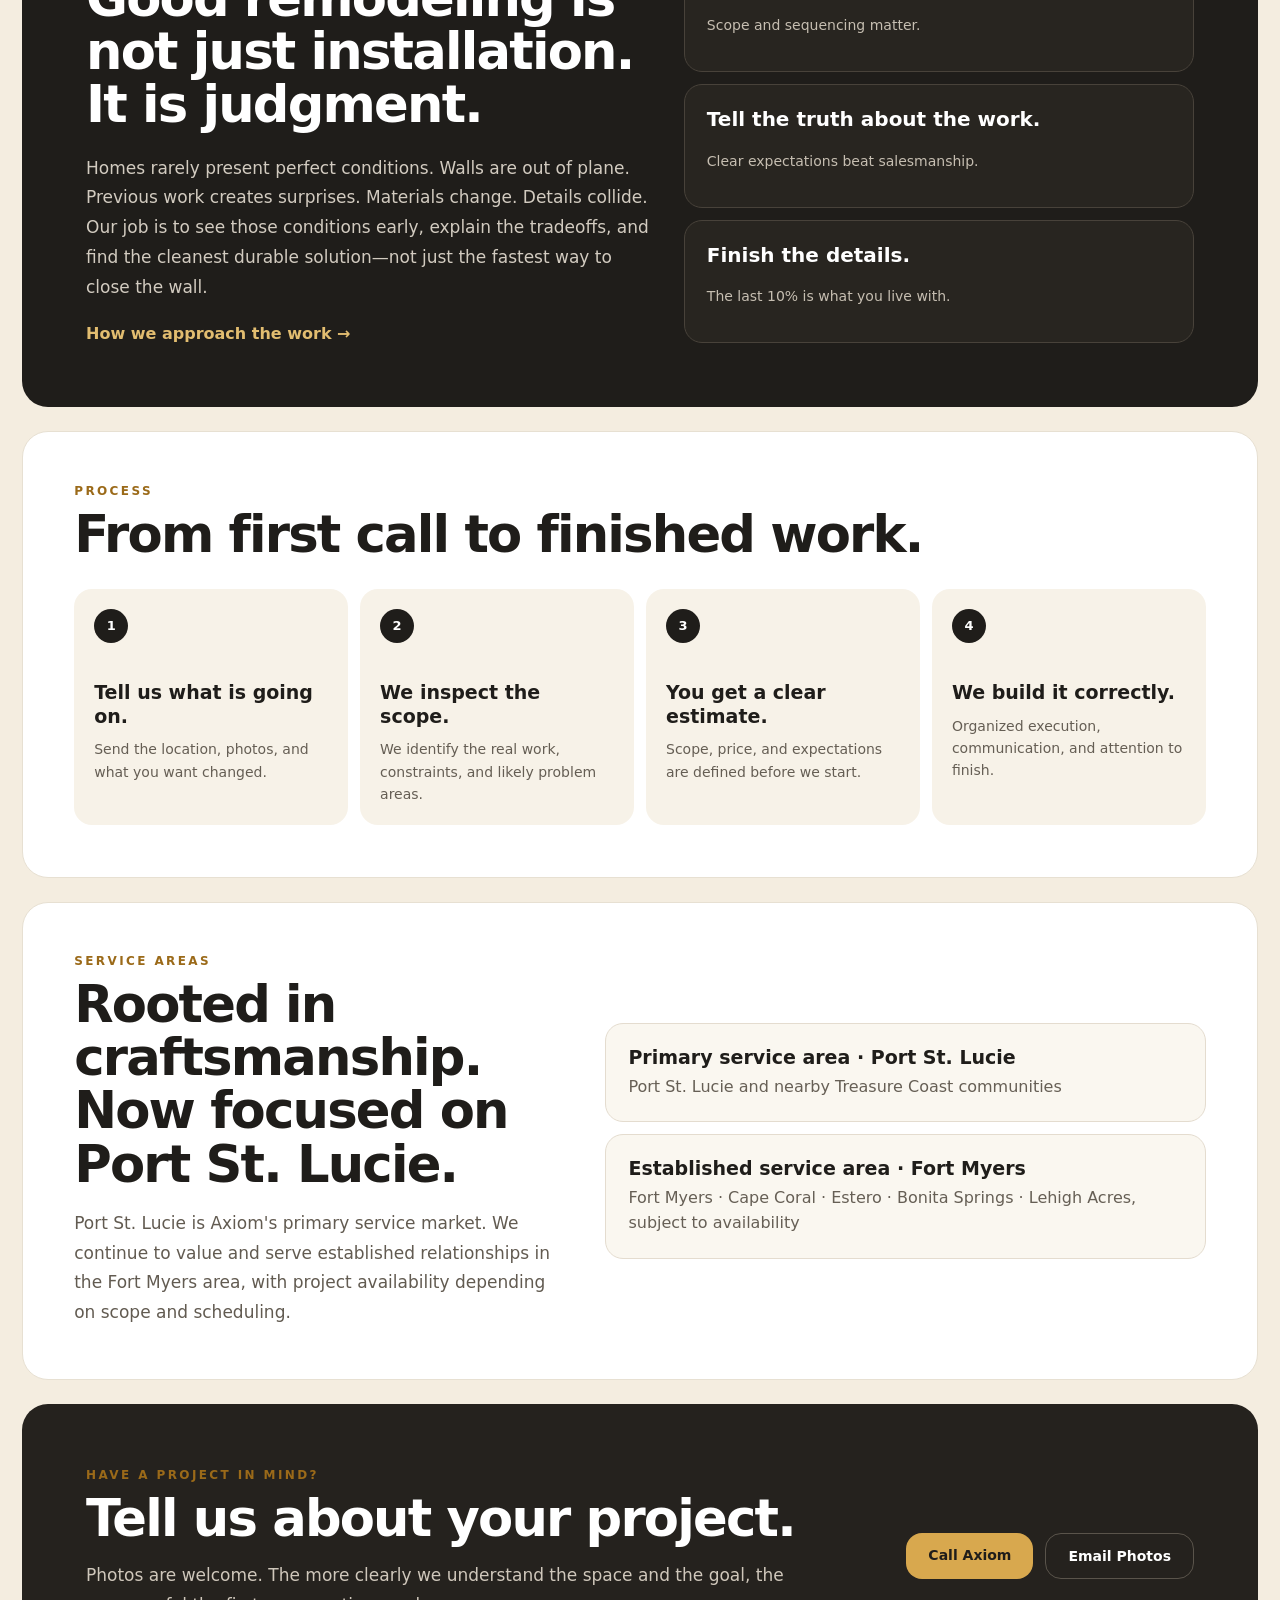
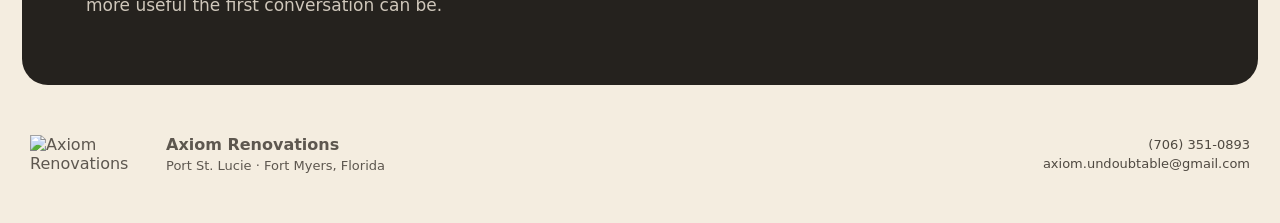
==== commit 92924db4: "Use unique wainscoting project image in homepage hero" ====
--- a/index.html
+++ b/index.html
@@ -82,7 +82,7 @@
             </div>
           </div>
           <div class="axiom-v2-hero-media">
-            <img src="/img/projects/bonita-springs-custom-bar-installation-finished.jpg" alt="Completed custom bar installation by Axiom Renovations">
+            <img src="/img/projects/southwest-florida-living-room-wainscoting-detail.jpg" alt="Completed interior trim and wainscoting detail by Axiom Renovations">
             <div class="axiom-v2-photo-note">
               <strong>Real Axiom work.</strong>
               <span>Completed Axiom renovation project</span>
